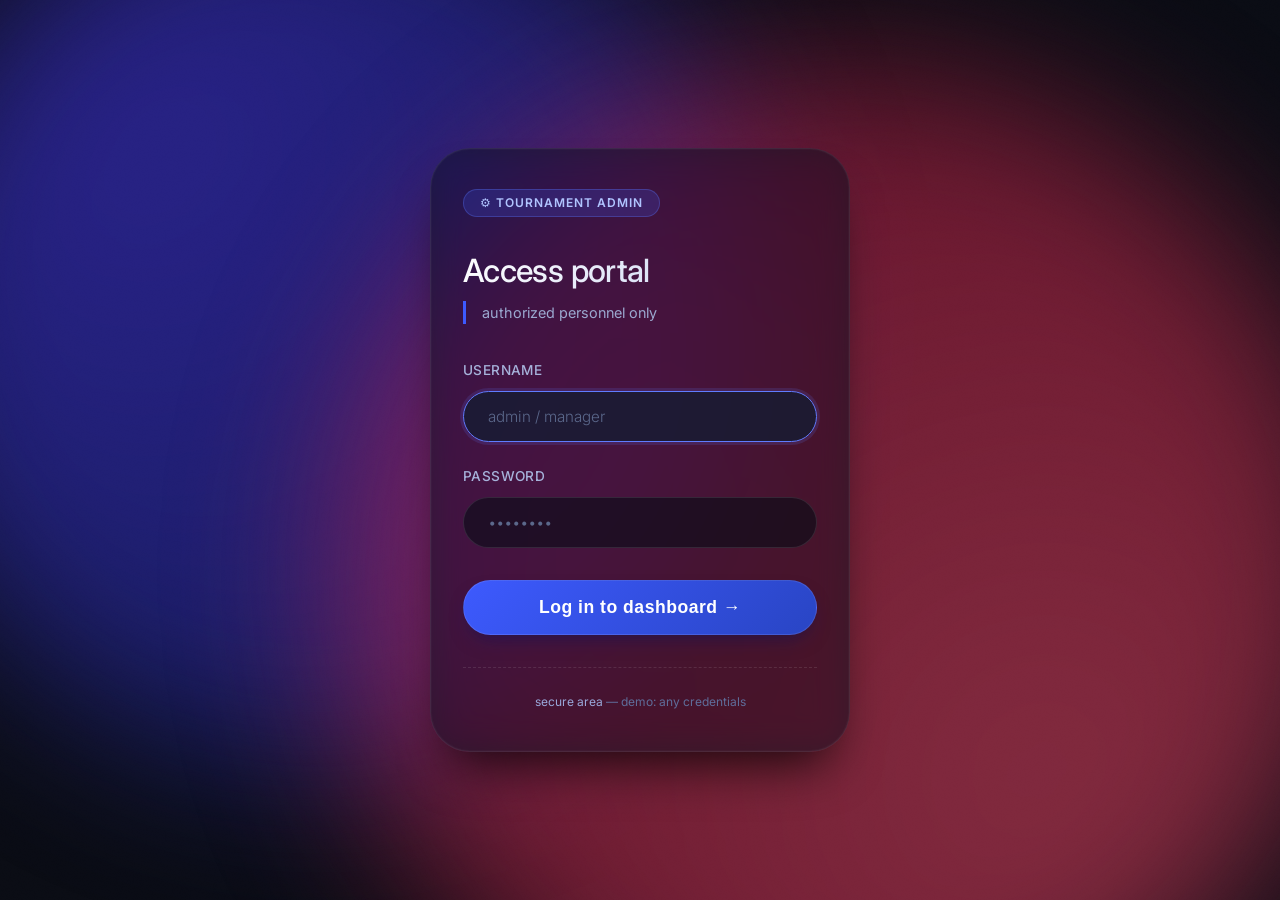
==== frontend/auth.html @ b39b9a51 "1" ====
<!DOCTYPE html>
<html lang="en">
<head>
    <meta charset="UTF-8">
    <meta name="viewport" content="width=device-width, initial-scale=1.0">
    <title>Tournament Admin · login</title>
    <!-- modern font: Inter -->
    <link rel="preconnect" href="https://fonts.googleapis.com">
    <link rel="preconnect" href="https://fonts.gstatic.com" crossorigin>
    <link href="https://fonts.googleapis.com/css2?family=Inter:ital,opsz,wght@0,14..32,100..900;1,14..32,100..900&display=swap" rel="stylesheet">
    <link rel="stylesheet" href="css/style.css">
    <link rel="stylesheet" href="css/auth.css">
</head>
<body>

    <!-- background interactive shapes (move with mouse) -->
    <div class="bg-shape shape-1" id="shape1"></div>
    <div class="bg-shape shape-2" id="shape2"></div>
    <div class="grain"></div> <!-- subtle texture -->

    <div class="login-container">
        <div class="login-card">
            <div class="admin-badge">⚙️ tournament admin</div>
            <h1>Access portal</h1>
            <div class="subhead">authorized personnel only</div>

            <!-- login form – no extra fields, no "forgot password" -->
            <form id="loginForm" action="#" method="post">
                <div class="input-group">
                    <label for="username">Username</label>
                    <input type="text" class="input-field" id="username" name="username" placeholder="admin / manager" autocomplete="off" required>
                </div>

                <div class="input-group">
                    <label for="password">Password</label>
                    <input type="password" class="input-field" id="password" name="password" placeholder="••••••••" autocomplete="off" required>
                </div>

                <button type="submit" class="login-btn">Log in to dashboard →</button>
            </form>

            <!-- simple demo hint (not part of real login) -->
            <div class="legal-note">
                <span>secure area</span> — demo: any credentials
            </div>
        </div>
    </div>

    <script src="js/main.js"></script>
    <script src="js/auth.js"></script>
</body>
</html>
---- frontend/css/style.css ----
/* ========================================
   BASE STYLES - Global styles for all pages
   ======================================== */

:root {
  --primary-color: #007bff;
  --danger-color: #dc3545;
  --success-color: #28a745;
  --warning-color: #ffc107;
  --dark-color: #343a40;
  --light-color: #f8f9fa;
  --border-radius: 8px;
  --shadow: 0 2px 8px rgba(0, 0, 0, 0.1);
  --shadow-lg: 0 4px 16px rgba(0, 0, 0, 0.15);
  --transition: all 0.3s ease;
}

* {
  margin: 0;
  padding: 0;
  box-sizing: border-box;
}

html,
body {
  font-family: 'Segoe UI', Tahoma, Geneva, Verdana, sans-serif;
  background-color: var(--light-color);
  color: var(--dark-color);
  line-height: 1.6;
}

/* ========================================
   MODAL STYLES - Premium Modern Design
   ======================================== */

.modal-overlay {
  position: fixed;
  top: 0;
  left: 0;
  right: 0;
  bottom: 0;
  background-color: rgba(0, 0, 0, 0.6);
  display: none;
  align-items: center;
  justify-content: center;
  z-index: 1000;
  animation: fadeIn 0.4s ease;
  backdrop-filter: blur(8px);
  -webkit-backdrop-filter: blur(8px);
}

.modal-overlay.show {
  display: flex;
}

.modal {
  background: linear-gradient(135deg, #ffffff 0%, #f5f7ff 50%, #f0f2ff 100%);
  border-radius: 24px;
  box-shadow: 0 30px 80px rgba(0, 0, 0, 0.2), 
              0 0 1px rgba(255, 255, 255, 0.3) inset,
              0 0 30px rgba(100, 200, 255, 0.15);
  max-width: 500px;
  width: 90%;
  max-height: 90vh;
  overflow-y: auto;
  animation: modalSlideIn 0.5s cubic-bezier(0.36, 0, 0.66, 1);
  border: 1px solid rgba(255, 255, 255, 0.9);
  position: relative;
  overflow: hidden;
}

.modal::before {
  content: '';
  position: absolute;
  top: -50%;
  right: -50%;
  width: 100%;
  height: 100%;
  background: radial-gradient(circle at 30% 30%, rgba(100, 200, 255, 0.1), transparent 50%);
  pointer-events: none;
  animation: gradientShift 8s ease-in-out infinite;
}

.modal-header {
  padding: 32px 32px 20px 32px;
  border-bottom: 1px solid rgba(200, 220, 255, 0.3);
  display: flex;
  justify-content: space-between;
  align-items: center;
  background: linear-gradient(135deg, rgba(255, 255, 255, 0.7) 0%, rgba(245, 247, 255, 0.7) 100%);
  position: relative;
  z-index: 2;
}

.modal-title {
  font-size: 1.6rem;
  font-weight: 800;
  margin: 0;
  letter-spacing: -0.8px;
  background: linear-gradient(135deg, #0a3d8f 0%, #2563eb 50%, #1e40af 100%);
  -webkit-background-clip: text;
  background-clip: text;
  color: transparent;
}

.modal-close-btn {
  background: linear-gradient(135deg, rgba(200, 220, 255, 0.2), rgba(150, 180, 255, 0.1));
  border: 1px solid rgba(100, 150, 255, 0.3);
  font-size: 1.8rem;
  cursor: pointer;
  color: #4a5f9f;
  transition: all 0.3s cubic-bezier(0.34, 1.56, 0.64, 1);
  width: 44px;
  height: 44px;
  display: flex;
  align-items: center;
  justify-content: center;
  border-radius: 12px;
}

.modal-close-btn:hover {
  color: #ff6b6b;
  background: linear-gradient(135deg, rgba(255, 100, 100, 0.2), rgba(255, 150, 150, 0.1));
  border-color: rgba(255, 100, 100, 0.3);
  transform: rotate(90deg) scale(1.1);
}

.modal-body {
  padding: 32px;
  color: #3d4a6f;
  line-height: 1.7;
  position: relative;
  z-index: 2;
  font-size: 1.05rem;
}

.modal-footer {
  padding: 24px 32px 32px 32px;
  border-top: 1px solid rgba(200, 220, 255, 0.3);
  display: flex;
  gap: 12px;
  justify-content: flex-end;
  background: linear-gradient(135deg, rgba(255, 255, 255, 0.4) 0%, rgba(245, 247, 255, 0.4) 100%);
  position: relative;
  z-index: 2;
}

/* ========================================
   MODAL VARIANTS - Premium Colors
   ======================================== */

.modal.error {
  background: linear-gradient(135deg, #fff5f7 0%, #ffe8ec 50%, #ffd4db 100%);
  border: 1px solid rgba(255, 100, 100, 0.3);
}

.modal.error::before {
  background: radial-gradient(circle at 30% 30%, rgba(255, 100, 100, 0.15), transparent 50%);
}

.modal.error .modal-header {
  background: linear-gradient(135deg, rgba(255, 245, 247, 0.9) 0%, rgba(255, 232, 236, 0.9) 100%);
  border-bottom-color: rgba(255, 100, 100, 0.2);
}

.modal.error .modal-title {
  background: linear-gradient(135deg, #dc2626 0%, #ef4444 50%, #f87171 100%);
  -webkit-background-clip: text;
  background-clip: text;
  color: transparent;
}

.modal.error .modal-body {
  color: #7f1d1d;
}

.modal.error .modal-footer {
  background: linear-gradient(135deg, rgba(255, 245, 247, 0.6) 0%, rgba(255, 232, 236, 0.6) 100%);
}

.modal.success {
  background: linear-gradient(135deg, #f0fdf4 0%, #e6f9f0 50%, #d4f9e8 100%);
  border: 1px solid rgba(34, 197, 94, 0.3);
}

.modal.success::before {
  background: radial-gradient(circle at 30% 30%, rgba(34, 197, 94, 0.15), transparent 50%);
}

.modal.success .modal-header {
  background: linear-gradient(135deg, rgba(240, 253, 244, 0.9) 0%, rgba(230, 249, 240, 0.9) 100%);
  border-bottom-color: rgba(34, 197, 94, 0.2);
}

.modal.success .modal-title {
  background: linear-gradient(135deg, #16a34a 0%, #22c55e 50%, #4ade80 100%);
  -webkit-background-clip: text;
  background-clip: text;
  color: transparent;
}

.modal.success .modal-body {
  color: #143c1f;
}

.modal.success .modal-footer {
  background: linear-gradient(135deg, rgba(240, 253, 244, 0.6) 0%, rgba(230, 249, 240, 0.6) 100%);
}

.modal.warning {
  background: linear-gradient(135deg, #fffbf0 0%, #fff8e6 50%, #ffeaa7 100%);
  border: 1px solid rgba(255, 193, 7, 0.3);
}

.modal.warning::before {
  background: radial-gradient(circle at 30% 30%, rgba(255, 193, 7, 0.15), transparent 50%);
}

.modal.warning .modal-header {
  background: linear-gradient(135deg, rgba(255, 251, 240, 0.9) 0%, rgba(255, 248, 230, 0.9) 100%);
  border-bottom-color: rgba(255, 193, 7, 0.2);
}

.modal.warning .modal-title {
  background: linear-gradient(135deg, #ca8a04 0%, #eab308 50%, #facc15 100%);
  -webkit-background-clip: text;
  background-clip: text;
  color: transparent;
}

.modal.warning .modal-body {
  color: #713f12;
}

.modal.warning .modal-footer {
  background: linear-gradient(135deg, rgba(255, 251, 240, 0.6) 0%, rgba(255, 248, 230, 0.6) 100%);
}

@keyframes modalSlideIn {
  0% {
    opacity: 0;
    transform: translateY(40px) scale(0.95);
  }
  100% {
    opacity: 1;
    transform: translateY(0) scale(1);
  }
}

@keyframes gradientShift {
  0%, 100% {
    transform: translate(0, 0);
  }
  50% {
    transform: translate(30px, 30px);
  }
}

/* ========================================
   BUTTONS - Modern Design
   ======================================== */

.btn {
  padding: 12px 20px;
  border: none;
  border-radius: 10px;
  font-size: 1rem;
  cursor: pointer;
  transition: var(--transition);
  font-weight: 600;
  letter-spacing: 0.3px;
  box-shadow: 0 4px 12px rgba(0, 0, 0, 0.1);
  border: 1px solid transparent;
}

.btn-primary {
  background: linear-gradient(135deg, #007bff 0%, #0056b3 100%);
  color: white;
}

.btn-primary:hover {
  transform: translateY(-2px);
  box-shadow: 0 8px 20px rgba(0, 123, 255, 0.3);
}

.btn-primary:active {
  transform: translateY(0);
  box-shadow: 0 4px 12px rgba(0, 123, 255, 0.2);
}

.btn-danger {
  background: linear-gradient(135deg, #dc3545 0%, #c82333 100%);
  color: white;
}

.btn-danger:hover {
  transform: translateY(-2px);
  box-shadow: 0 8px 20px rgba(220, 53, 69, 0.3);
}

.btn-danger:active {
  transform: translateY(0);
  box-shadow: 0 4px 12px rgba(220, 53, 69, 0.2);
}

.btn-success {
  background: linear-gradient(135deg, #28a745 0%, #218838 100%);
  color: white;
}

.btn-success:hover {
  transform: translateY(-2px);
  box-shadow: 0 8px 20px rgba(40, 167, 69, 0.3);
}

.btn-success:active {
  transform: translateY(0);
  box-shadow: 0 4px 12px rgba(40, 167, 69, 0.2);
}

.btn-secondary {
  background: linear-gradient(135deg, #6c757d 0%, #5a6268 100%);
  color: white;
}

.btn-secondary:hover {
  transform: translateY(-2px);
  box-shadow: 0 8px 20px rgba(108, 117, 125, 0.3);
}

.btn-secondary:active {
  transform: translateY(0);
  box-shadow: 0 4px 12px rgba(108, 117, 125, 0.2);
}

.btn-sm {
  padding: 8px 14px;
  font-size: 0.875rem;
}

.btn:disabled {
  opacity: 0.6;
  cursor: not-allowed;
  transform: none;
}

/* ========================================
   FORMS
   ======================================== */

.form-group {
  margin-bottom: 15px;
}

.form-group label {
  display: block;
  margin-bottom: 5px;
  font-weight: 500;
  color: var(--dark-color);
}

.form-control {
  width: 100%;
  padding: 10px;
  border: 1px solid #ddd;
  border-radius: var(--border-radius);
  font-size: 1rem;
  transition: var(--transition);
}

.form-control:focus {
  outline: none;
  border-color: var(--primary-color);
  box-shadow: 0 0 0 3px rgba(0, 123, 255, 0.1);
}

.form-control::placeholder {
  color: #999;
}

textarea.form-control {
  resize: vertical;
  min-height: 100px;
}

/* ========================================
   PRELOADER/SPINNER - Modern Design
   ======================================== */

.preloader {
  display: none;
  position: fixed;
  top: 50%;
  left: 50%;
  transform: translate(-50%, -50%);
  z-index: 2000;
}

.preloader.show {
  display: block;
}

.spinner {
  position: relative;
  width: 80px;
  height: 80px;
}

.spinner::before {
  content: '';
  position: absolute;
  width: 80px;
  height: 80px;
  border: 6px solid transparent;
  border-top-color: var(--primary-color);
  border-right-color: #526cff;
  border-radius: 50%;
  animation: spin 1.2s linear infinite;
  box-shadow: 0 0 30px rgba(0, 123, 255, 0.3), inset 0 0 20px rgba(0, 123, 255, 0.1);
}

.spinner::after {
  content: '';
  position: absolute;
  width: 60px;
  height: 60px;
  top: 10px;
  left: 10px;
  border: 4px solid transparent;
  border-bottom-color: #00d4ff;
  border-left-color: #00a8ff;
  border-radius: 50%;
  animation: spin-reverse 1.8s linear infinite;
}

.spinner-lg {
  width: 120px;
  height: 120px;
}

.spinner-lg::before {
  width: 120px;
  height: 120px;
  border-width: 8px;
  box-shadow: 0 0 50px rgba(0, 123, 255, 0.4), inset 0 0 30px rgba(0, 123, 255, 0.15);
}

.spinner-lg::after {
  width: 90px;
  height: 90px;
  top: 15px;
  left: 15px;
  border-width: 6px;
}

@keyframes spin {
  0% {
    transform: rotate(0deg);
  }
  100% {
    transform: rotate(360deg);
  }
}

@keyframes spin-reverse {
  0% {
    transform: rotate(360deg);
  }
  100% {
    transform: rotate(0deg);
  }
}

@keyframes fadeIn {
  from {
    opacity: 0;
  }
  to {
    opacity: 1;
  }
}

@keyframes slideUp {
  from {
    transform: translateY(50px);
    opacity: 0;
  }
  to {
    transform: translateY(0);
    opacity: 1;
  }
}

.alert {
  padding: 16px 18px;
  border-radius: 12px;
  margin-bottom: 15px;
  display: flex;
  align-items: center;
  gap: 12px;
  font-weight: 500;
  border: 1px solid transparent;
}

.alert-success {
  background: linear-gradient(135deg, #d4edda 0%, #c3e6cb 100%);
  border-color: rgba(40, 167, 69, 0.3);
  color: #155724;
}

.alert-danger {
  background: linear-gradient(135deg, #f8d7da 0%, #f5c6cb 100%);
  border-color: rgba(220, 53, 69, 0.3);
  color: #721c24;
}

.alert-warning {
  background: linear-gradient(135deg, #fff3cd 0%, #ffeaa7 100%);
  border-color: rgba(255, 193, 7, 0.3);
  color: #856404;
}

.alert-info {
  background: linear-gradient(135deg, #d1ecf1 0%, #bee5eb 100%);
  border-color: rgba(0, 123, 255, 0.3);
  color: #0c5460;
}

/* ========================================
   RESPONSIVE
   ======================================== */

@media (max-width: 768px) {
  .modal {
    width: 95%;
    max-width: 90vw;
  }

  .modal-footer {
    flex-direction: column-reverse;
  }

  .btn {
    width: 100%;
  }
}
---- frontend/css/auth.css ----
/* ========================================
   AUTH PAGE STYLES
   ======================================== */

* {
    margin: 0;
    padding: 0;
    box-sizing: border-box;
}

body {
    font-family: "Inter", system-ui, -apple-system, sans-serif;
    min-height: 100vh;
    background: #0b0d15; /* deep base */
    display: flex;
    align-items: center;
    justify-content: center;
    position: relative;
    overflow-x: hidden;
    color: #eef2fb;
}

/* --- animated background shapes (interactive via JS) --- */
.bg-shape {
    position: fixed;
    width: 70vmax;
    height: 70vmax;
    border-radius: 50%;
    filter: blur(80px);
    opacity: 0.5;
    pointer-events: none; /* let mouse events pass through */
    transition: transform 0.1s ease-out; /* smooth movement, not too jumpy */
    will-change: transform;
    z-index: 0;
}

.shape-1 {
    background: radial-gradient(circle at 30% 30%, #4a3aff, #1e2c9c);
    top: -15vh;
    left: -10vw;
    animation: float-slow 18s infinite alternate ease-in-out;
}

.shape-2 {
    background: radial-gradient(circle at 70% 70%, #ff4d6d, #b10f3a);
    bottom: -20vh;
    right: -5vw;
    width: 80vmax;
    height: 80vmax;
    animation: float-slow 22s infinite alternate-reverse ease-in-out;
}

@keyframes float-slow {
    0% { transform: translate(0, 0) scale(1); }
    100% { transform: translate(3%, 4%) scale(1.05); }
}

/* subtle grain overlay (optional) */
.grain {
    position: fixed;
    top: 0;
    left: 0;
    width: 100%;
    height: 100%;
    background: url('[data-uri]');
    opacity: 0.2;
    pointer-events: none;
    z-index: 1;
}

/* --- login card (glassmorphism) --- */
.login-container {
    position: relative;
    z-index: 10;
    width: 100%;
    max-width: 420px;
    margin: 1.5rem;
}

.login-card {
    background: rgba(18, 22, 35, 0.65);
    backdrop-filter: blur(16px) saturate(180%);
    -webkit-backdrop-filter: blur(16px) saturate(180%);
    border: 1px solid rgba(255, 255, 255, 0.08);
    border-radius: 2.5rem;
    padding: 2.5rem 2rem;
    box-shadow: 0 30px 50px -20px rgba(0, 0, 0, 0.8), 0 0 0 1px rgba(255, 255, 255, 0.02) inset;
    transition: transform 0.25s ease, box-shadow 0.3s ease;
}

.login-card:hover {
    box-shadow: 0 40px 60px -15px rgba(0, 10, 30, 0.9), 0 0 0 1px rgba(255, 255, 255, 0.1) inset;
    transform: translateY(-4px);
}

h1 {
    font-size: 2rem;
    font-weight: 500;
    letter-spacing: -0.02em;
    margin-bottom: 0.25rem;
    background: linear-gradient(130deg, #ffffff, #c0ccf0);
    -webkit-background-clip: text;
    background-clip: text;
    color: transparent;
}

.subhead {
    font-size: 0.9rem;
    font-weight: 400;
    color: #9ba9d0;
    margin-bottom: 2.25rem;
    border-left: 3px solid #3d5afe;
    padding-left: 1rem;
}

.input-group {
    margin-bottom: 1.5rem;
}

label {
    display: block;
    font-size: 0.85rem;
    font-weight: 500;
    text-transform: uppercase;
    letter-spacing: 0.03em;
    color: #a6b3db;
    margin-bottom: 0.6rem;
}

.input-field {
    width: 100%;
    background: rgba(8, 12, 22, 0.6);
    border: 1px solid rgba(255, 255, 255, 0.1);
    border-radius: 2rem;
    padding: 0.9rem 1.5rem;
    font-size: 1rem;
    font-family: inherit;
    color: #f0f4ff;
    outline: none;
    transition: border 0.2s, box-shadow 0.2s, background 0.2s;
}

.input-field:focus {
    border-color: #5f7cff;
    background: rgba(20, 28, 50, 0.8);
    box-shadow: 0 0 0 3px rgba(95, 124, 255, 0.15);
}

.input-field::placeholder {
    color: #5b688b;
    font-weight: 300;
    font-size: 0.95rem;
}

/* admin only – subtle badge */
.admin-badge {
    display: inline-block;
    background: rgba(61, 90, 254, 0.2);
    border: 1px solid rgba(95, 124, 255, 0.3);
    border-radius: 30px;
    padding: 0.2rem 1rem;
    font-size: 0.75rem;
    font-weight: 600;
    text-transform: uppercase;
    letter-spacing: 1px;
    color: #b0c4ff;
    margin-bottom: 1.8rem;
}

.login-btn {
    width: 100%;
    background: linear-gradient(135deg, #3d5afe, #2945c4);
    border: none;
    border-radius: 3rem;
    padding: 1rem 1.5rem;
    font-size: 1.1rem;
    font-weight: 600;
    color: white;
    cursor: pointer;
    transition: all 0.25s ease;
    box-shadow: 0 10px 20px -8px rgba(0, 20, 100, 0.5);
    margin-top: 0.5rem;
    letter-spacing: 0.5px;
    border: 1px solid rgba(255, 255, 255, 0.1);
}

.login-btn:hover {
    background: linear-gradient(135deg, #526cff, #304fdb);
    transform: scale(1.02);
    box-shadow: 0 15px 25px -8px #1e32a0;
}

.login-btn:active {
    transform: scale(0.98);
}

/* note: no forgot password, no extras */
.legal-note {
    margin-top: 2rem;
    font-size: 0.75rem;
    color: #5f6e9b;
    text-align: center;
    border-top: 1px dashed rgba(255, 255, 255, 0.1);
    padding-top: 1.5rem;
}

.legal-note span {
    color: #99a8da;
}

/* responsiveness */
@media (max-width: 480px) {
    .login-card {
        padding: 2rem 1.5rem;
        border-radius: 2rem;
    }
    h1 {
        font-size: 1.8rem;
    }
}

/* simple fade-in animation for the card */
.login-card {
    animation: fadeUp 0.9s cubic-bezier(0.23, 1, 0.32, 1) forwards;
    opacity: 0;
    animation-delay: 0.1s;
}

@keyframes fadeUp {
    0% { opacity: 0; transform: translateY(20px); }
    100% { opacity: 1; transform: translateY(0); }
}
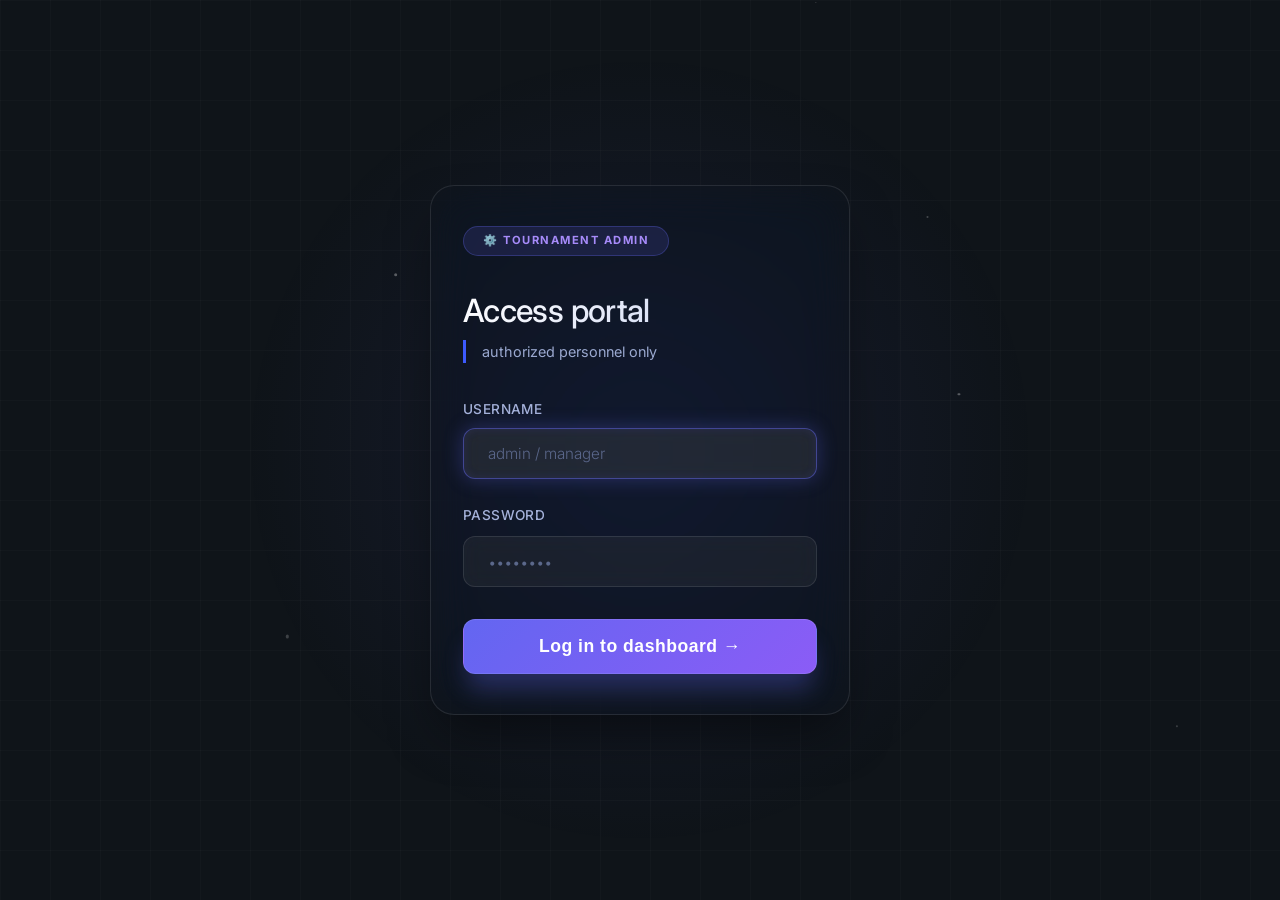
==== commit 6cd6a376: "11" ====
--- a/frontend/auth.html
+++ b/frontend/auth.html
@@ -3,50 +3,58 @@
 <head>
     <meta charset="UTF-8">
     <meta name="viewport" content="width=device-width, initial-scale=1.0">
-    <title>Tournament Admin · login</title>
-    <!-- modern font: Inter -->
+    <title>Tournament Admin · Login</title>
+    <!-- Modern font -->
     <link rel="preconnect" href="https://fonts.googleapis.com">
     <link rel="preconnect" href="https://fonts.gstatic.com" crossorigin>
     <link href="https://fonts.googleapis.com/css2?family=Inter:ital,opsz,wght@0,14..32,100..900;1,14..32,100..900&display=swap" rel="stylesheet">
+    
+    <!-- Stylesheets: Background first, then components -->
+    <link rel="stylesheet" href="css/background.css">
     <link rel="stylesheet" href="css/style.css">
     <link rel="stylesheet" href="css/auth.css">
 </head>
 <body>
+    <!-- Background: Animated gradient, blobs, grid, glow -->
+    <div class="grid-overlay"></div>
+    <div class="glow-sphere"></div>
+    <div class="blob blob-1"></div>
+    <div class="blob blob-2"></div>
+    <div class="blob blob-3"></div>
+    <div class="particles" id="particles"></div>
 
-    <!-- background interactive shapes (move with mouse) -->
-    <div class="bg-shape shape-1" id="shape1"></div>
-    <div class="bg-shape shape-2" id="shape2"></div>
-    <div class="grain"></div> <!-- subtle texture -->
+    <!-- Page content -->
+    <div class="content-wrapper">
+        <div class="login-container">
+            <div class="login-card">
+                <div class="admin-badge">⚙️ tournament admin</div>
+                <h1>Access portal</h1>
+                <div class="subhead">authorized personnel only</div>
 
-    <div class="login-container">
-        <div class="login-card">
-            <div class="admin-badge">⚙️ tournament admin</div>
-            <h1>Access portal</h1>
-            <div class="subhead">authorized personnel only</div>
+                <!-- Login form -->
+                <form id="loginForm">
+                    <div class="input-group">
+                        <label for="username">Username</label>
+                        <input type="text" class="input-field" id="username" name="username" placeholder="admin / manager" autocomplete="off" required>
+                    </div>
 
-            <!-- login form – no extra fields, no "forgot password" -->
-            <form id="loginForm" action="#" method="post">
-                <div class="input-group">
-                    <label for="username">Username</label>
-                    <input type="text" class="input-field" id="username" name="username" placeholder="admin / manager" autocomplete="off" required>
-                </div>
+                    <div class="input-group">
+                        <label for="password">Password</label>
+                        <input type="password" class="input-field" id="password" name="password" placeholder="••••••••" autocomplete="off" required>
+                    </div>
 
-                <div class="input-group">
-                    <label for="password">Password</label>
-                    <input type="password" class="input-field" id="password" name="password" placeholder="••••••••" autocomplete="off" required>
-                </div>
-
-                <button type="submit" class="login-btn">Log in to dashboard →</button>
-            </form>
-
-            <!-- simple demo hint (not part of real login) -->
-            <div class="legal-note">
-                <span>secure area</span> — demo: any credentials
+                    <button type="submit" class="login-btn">Log in to dashboard →</button>
+                </form>
             </div>
         </div>
     </div>
 
+    <!-- Scripts: Core → Particles → Preloader → Auth -->
     <script src="js/main.js"></script>
+    <script src="js/particles.js"></script>
+    <script>
+        if (typeof preloader !== 'undefined') preloader.show();
+    </script>
     <script src="js/auth.js"></script>
 </body>
 </html>
--- a/frontend/css/background.css
+++ b/frontend/css/background.css
@@ -0,0 +1,157 @@
+/* ========================================
+   MODERN ANIMATED BACKGROUND - Single Source
+   All pages inherit from this stylesheet
+   ======================================== */
+
+html,
+body {
+  background: #0f1419;
+  position: relative;
+  overflow-x: hidden;
+}
+
+/* Animated gradient background layer */
+body::before {
+  content: '';
+  position: fixed;
+  top: 0;
+  left: 0;
+  width: 100%;
+  height: 100%;
+  background: linear-gradient(45deg, #0f1419 0%, #1a1f2e 25%, #0f1419 50%, #1a1f2e 75%, #0f1419 100%);
+  background-size: 400% 400%;
+  animation: gradientShift 15s ease infinite;
+  z-index: -2;
+  pointer-events: none;
+}
+
+/* Animated blobs - floating background elements */
+.blob {
+  position: fixed;
+  border-radius: 50%;
+  filter: blur(80px);
+  opacity: 0.4;
+  pointer-events: none;
+  z-index: -1;
+  will-change: transform;
+}
+
+.blob-1 {
+  width: 500px;
+  height: 500px;
+  background: linear-gradient(135deg, #6366f1 0%, #8b5cf6 100%);
+  top: -100px;
+  left: -100px;
+  animation: float1 20s infinite ease-in-out;
+}
+
+.blob-2 {
+  width: 450px;
+  height: 450px;
+  background: linear-gradient(135deg, #ec4899 0%, #f43f5e 100%);
+  top: 50%;
+  right: -50px;
+  animation: float2 25s infinite ease-in-out;
+  animation-delay: -5s;
+}
+
+.blob-3 {
+  width: 400px;
+  height: 400px;
+  background: linear-gradient(135deg, #06b6d4 0%, #0891b2 100%);
+  bottom: -100px;
+  left: 30%;
+  animation: float3 22s infinite ease-in-out;
+  animation-delay: -10s;
+}
+
+/* Blob animation keyframes */
+@keyframes float1 {
+  0%, 100% { transform: translate(0, 0) scale(1); }
+  33% { transform: translate(30px, -50px) scale(1.1); }
+  66% { transform: translate(-20px, 20px) scale(0.9); }
+}
+
+@keyframes float2 {
+  0%, 100% { transform: translate(0, 0) scale(1); }
+  33% { transform: translate(-30px, 30px) scale(0.95); }
+  66% { transform: translate(20px, -30px) scale(1.05); }
+}
+
+@keyframes float3 {
+  0%, 100% { transform: translate(0, 0) scale(1); }
+  33% { transform: translate(20px, 40px) scale(1.05); }
+  66% { transform: translate(-40px, -20px) scale(0.95); }
+}
+
+/* Grid overlay - subtle pattern */
+.grid-overlay {
+  position: fixed;
+  top: 0;
+  left: 0;
+  width: 100%;
+  height: 100%;
+  background-image: 
+    linear-gradient(rgba(255, 255, 255, 0.02) 1px, transparent 1px),
+    linear-gradient(90deg, rgba(255, 255, 255, 0.02) 1px, transparent 1px);
+  background-size: 50px 50px;
+  pointer-events: none;
+  z-index: 0;
+}
+
+/* Radial glow sphere - pulsing effect */
+.glow-sphere {
+  position: fixed;
+  width: 800px;
+  height: 800px;
+  background: radial-gradient(circle, rgba(99, 102, 241, 0.1) 0%, transparent 70%);
+  top: 50%;
+  left: 50%;
+  transform: translate(-50%, -50%);
+  pointer-events: none;
+  z-index: 0;
+  animation: pulseGlow 8s ease-in-out infinite;
+}
+
+@keyframes pulseGlow {
+  0%, 100% {
+    transform: translate(-50%, -50%) scale(1);
+    opacity: 0.5;
+  }
+  50% {
+    transform: translate(-50%, -50%) scale(1.2);
+    opacity: 0.3;
+  }
+}
+
+/* Particle system container */
+.particles {
+  position: fixed;
+  top: 0;
+  left: 0;
+  width: 100%;
+  height: 100%;
+  pointer-events: none;
+  z-index: 0;
+}
+
+.particle {
+  position: absolute;
+  width: 2px;
+  height: 2px;
+  background: rgba(255, 255, 255, 0.5);
+  border-radius: 50%;
+}
+
+/* Content wrapper - layers on top of background */
+.content-wrapper {
+  position: relative;
+  z-index: 10;
+}
+
+/* Gradient shift animation */
+@keyframes gradientShift {
+  0% { background-position: 0% 50%; }
+  50% { background-position: 100% 50%; }
+  100% { background-position: 0% 50%; }
+}
--- a/frontend/css/style.css
+++ b/frontend/css/style.css
@@ -1,17 +1,18 @@
 /* ========================================
-   BASE STYLES - Global styles for all pages
+   COMPONENT STYLES - Global component styling
+   Import background.css separately for background animations
    ======================================== */
 
 :root {
-  --primary-color: #007bff;
-  --danger-color: #dc3545;
-  --success-color: #28a745;
-  --warning-color: #ffc107;
-  --dark-color: #343a40;
-  --light-color: #f8f9fa;
+  --primary-color: #6366f1;
+  --danger-color: #ec4899;
+  --success-color: #06b6d4;
+  --warning-color: #f59e0b;
+  --dark-color: #0f1419;
+  --light-color: #ffffff;
   --border-radius: 8px;
-  --shadow: 0 2px 8px rgba(0, 0, 0, 0.1);
-  --shadow-lg: 0 4px 16px rgba(0, 0, 0, 0.15);
+  --shadow: 0 2px 8px rgba(0, 0, 0, 0.3);
+  --shadow-lg: 0 4px 16px rgba(0, 0, 0, 0.4);
   --transition: all 0.3s ease;
 }
 
@@ -23,10 +24,10 @@
 
 html,
 body {
-  font-family: 'Segoe UI', Tahoma, Geneva, Verdana, sans-serif;
-  background-color: var(--light-color);
-  color: var(--dark-color);
+  font-family: 'Inter', -apple-system, BlinkMacSystemFont, 'Segoe UI', sans-serif;
+  color: #ffffff;
   line-height: 1.6;
+  min-height: 100vh;
 }
 
 /* ========================================
@@ -39,14 +40,16 @@
   left: 0;
   right: 0;
   bottom: 0;
-  background-color: rgba(0, 0, 0, 0.6);
+  background-color: rgba(0, 0, 0, 0.5);
   display: none;
   align-items: center;
   justify-content: center;
   z-index: 1000;
   animation: fadeIn 0.4s ease;
-  backdrop-filter: blur(8px);
-  -webkit-backdrop-filter: blur(8px);
+  backdrop-filter: blur(12px);
+  -webkit-backdrop-filter: blur(12px);
+  pointer-events: auto;
+  overflow: hidden;
 }
 
 .modal-overlay.show {
@@ -54,19 +57,22 @@
 }
 
 .modal {
-  background: linear-gradient(135deg, #ffffff 0%, #f5f7ff 50%, #f0f2ff 100%);
+  background: linear-gradient(135deg, rgba(15, 20, 25, 0.5) 0%, rgba(30, 25, 50, 0.4) 50%, rgba(15, 20, 25, 0.5) 100%);
   border-radius: 24px;
-  box-shadow: 0 30px 80px rgba(0, 0, 0, 0.2), 
-              0 0 1px rgba(255, 255, 255, 0.3) inset,
-              0 0 30px rgba(100, 200, 255, 0.15);
+  box-shadow: 0 30px 80px rgba(99, 102, 241, 0.2), 
+              0 0 1px rgba(255, 255, 255, 0.1) inset,
+              0 0 40px rgba(99, 102, 241, 0.15);
   max-width: 500px;
   width: 90%;
   max-height: 90vh;
   overflow-y: auto;
   animation: modalSlideIn 0.5s cubic-bezier(0.36, 0, 0.66, 1);
-  border: 1px solid rgba(255, 255, 255, 0.9);
+  border: 1px solid rgba(255, 255, 255, 0.1);
   position: relative;
   overflow: hidden;
+  pointer-events: auto;
+  backdrop-filter: blur(20px);
+  -webkit-backdrop-filter: blur(20px);
 }
 
 .modal::before {
@@ -76,18 +82,18 @@
   right: -50%;
   width: 100%;
   height: 100%;
-  background: radial-gradient(circle at 30% 30%, rgba(100, 200, 255, 0.1), transparent 50%);
+  background: radial-gradient(circle at 30% 30%, rgba(99, 102, 241, 0.08), transparent 50%);
   pointer-events: none;
   animation: gradientShift 8s ease-in-out infinite;
 }
 
 .modal-header {
   padding: 32px 32px 20px 32px;
-  border-bottom: 1px solid rgba(200, 220, 255, 0.3);
+  border-bottom: 1px solid rgba(255, 255, 255, 0.05);
   display: flex;
   justify-content: space-between;
   align-items: center;
-  background: linear-gradient(135deg, rgba(255, 255, 255, 0.7) 0%, rgba(245, 247, 255, 0.7) 100%);
+  background: rgba(20, 25, 40, 0.3);
   position: relative;
   z-index: 2;
 }
@@ -97,18 +103,18 @@
   font-weight: 800;
   margin: 0;
   letter-spacing: -0.8px;
-  background: linear-gradient(135deg, #0a3d8f 0%, #2563eb 50%, #1e40af 100%);
+  background: linear-gradient(135deg, #a78bfa 0%, #c4b5fd 50%, #ddd6fe 100%);
   -webkit-background-clip: text;
   background-clip: text;
   color: transparent;
 }
 
 .modal-close-btn {
-  background: linear-gradient(135deg, rgba(200, 220, 255, 0.2), rgba(150, 180, 255, 0.1));
-  border: 1px solid rgba(100, 150, 255, 0.3);
+  background: rgba(99, 102, 241, 0.1);
+  border: 1px solid rgba(99, 102, 241, 0.3);
   font-size: 1.8rem;
   cursor: pointer;
-  color: #4a5f9f;
+  color: #a78bfa;
   transition: all 0.3s cubic-bezier(0.34, 1.56, 0.64, 1);
   width: 44px;
   height: 44px;
@@ -119,15 +125,15 @@
 }
 
 .modal-close-btn:hover {
-  color: #ff6b6b;
-  background: linear-gradient(135deg, rgba(255, 100, 100, 0.2), rgba(255, 150, 150, 0.1));
-  border-color: rgba(255, 100, 100, 0.3);
+  color: #fca5a5;
+  background: rgba(236, 72, 153, 0.15);
+  border-color: rgba(236, 72, 153, 0.4);
   transform: rotate(90deg) scale(1.1);
 }
 
 .modal-body {
   padding: 32px;
-  color: #3d4a6f;
+  color: #e0e7ff;
   line-height: 1.7;
   position: relative;
   z-index: 2;
@@ -136,104 +142,104 @@
 
 .modal-footer {
   padding: 24px 32px 32px 32px;
-  border-top: 1px solid rgba(200, 220, 255, 0.3);
+  border-top: 1px solid rgba(255, 255, 255, 0.05);
   display: flex;
   gap: 12px;
   justify-content: flex-end;
-  background: linear-gradient(135deg, rgba(255, 255, 255, 0.4) 0%, rgba(245, 247, 255, 0.4) 100%);
+  background: rgba(10, 15, 25, 0.3);
   position: relative;
   z-index: 2;
 }
 
 /* ========================================
-   MODAL VARIANTS - Premium Colors
+   MODAL VARIANTS - Modern Color Schemes
    ======================================== */
 
 .modal.error {
-  background: linear-gradient(135deg, #fff5f7 0%, #ffe8ec 50%, #ffd4db 100%);
-  border: 1px solid rgba(255, 100, 100, 0.3);
+  background: linear-gradient(135deg, rgba(30, 25, 50, 0.5) 0%, rgba(40, 25, 35, 0.4) 50%, rgba(30, 25, 50, 0.5) 100%);
+  border: 1px solid rgba(236, 72, 109, 0.2);
 }
 
 .modal.error::before {
-  background: radial-gradient(circle at 30% 30%, rgba(255, 100, 100, 0.15), transparent 50%);
+  background: radial-gradient(circle at 30% 30%, rgba(236, 72, 109, 0.1), transparent 50%);
 }
 
 .modal.error .modal-header {
-  background: linear-gradient(135deg, rgba(255, 245, 247, 0.9) 0%, rgba(255, 232, 236, 0.9) 100%);
-  border-bottom-color: rgba(255, 100, 100, 0.2);
+  background: rgba(30, 15, 25, 0.4);
+  border-bottom-color: rgba(236, 72, 109, 0.15);
 }
 
 .modal.error .modal-title {
-  background: linear-gradient(135deg, #dc2626 0%, #ef4444 50%, #f87171 100%);
+  background: linear-gradient(135deg, #fca5a5 0%, #f87171 50%, #ef4444 100%);
   -webkit-background-clip: text;
   background-clip: text;
   color: transparent;
 }
 
 .modal.error .modal-body {
-  color: #7f1d1d;
+  color: #fecaca;
 }
 
 .modal.error .modal-footer {
-  background: linear-gradient(135deg, rgba(255, 245, 247, 0.6) 0%, rgba(255, 232, 236, 0.6) 100%);
+  background: rgba(30, 15, 25, 0.3);
 }
 
 .modal.success {
-  background: linear-gradient(135deg, #f0fdf4 0%, #e6f9f0 50%, #d4f9e8 100%);
-  border: 1px solid rgba(34, 197, 94, 0.3);
+  background: linear-gradient(135deg, rgba(20, 40, 30, 0.5) 0%, rgba(15, 40, 25, 0.4) 50%, rgba(20, 40, 30, 0.5) 100%);
+  border: 1px solid rgba(6, 182, 212, 0.2);
 }
 
 .modal.success::before {
-  background: radial-gradient(circle at 30% 30%, rgba(34, 197, 94, 0.15), transparent 50%);
+  background: radial-gradient(circle at 30% 30%, rgba(6, 182, 212, 0.1), transparent 50%);
 }
 
 .modal.success .modal-header {
-  background: linear-gradient(135deg, rgba(240, 253, 244, 0.9) 0%, rgba(230, 249, 240, 0.9) 100%);
-  border-bottom-color: rgba(34, 197, 94, 0.2);
+  background: rgba(10, 30, 25, 0.4);
+  border-bottom-color: rgba(6, 182, 212, 0.15);
 }
 
 .modal.success .modal-title {
-  background: linear-gradient(135deg, #16a34a 0%, #22c55e 50%, #4ade80 100%);
+  background: linear-gradient(135deg, #a5f3fc 0%, #67e8f9 50%, #06b6d4 100%);
   -webkit-background-clip: text;
   background-clip: text;
   color: transparent;
 }
 
 .modal.success .modal-body {
-  color: #143c1f;
+  color: #cffafe;
 }
 
 .modal.success .modal-footer {
-  background: linear-gradient(135deg, rgba(240, 253, 244, 0.6) 0%, rgba(230, 249, 240, 0.6) 100%);
+  background: rgba(10, 30, 25, 0.3);
 }
 
 .modal.warning {
-  background: linear-gradient(135deg, #fffbf0 0%, #fff8e6 50%, #ffeaa7 100%);
-  border: 1px solid rgba(255, 193, 7, 0.3);
+  background: linear-gradient(135deg, rgba(40, 35, 20, 0.5) 0%, rgba(45, 35, 15, 0.4) 50%, rgba(40, 35, 20, 0.5) 100%);
+  border: 1px solid rgba(234, 179, 8, 0.2);
 }
 
 .modal.warning::before {
-  background: radial-gradient(circle at 30% 30%, rgba(255, 193, 7, 0.15), transparent 50%);
+  background: radial-gradient(circle at 30% 30%, rgba(234, 179, 8, 0.1), transparent 50%);
 }
 
 .modal.warning .modal-header {
-  background: linear-gradient(135deg, rgba(255, 251, 240, 0.9) 0%, rgba(255, 248, 230, 0.9) 100%);
-  border-bottom-color: rgba(255, 193, 7, 0.2);
+  background: rgba(40, 30, 10, 0.4);
+  border-bottom-color: rgba(234, 179, 8, 0.15);
 }
 
 .modal.warning .modal-title {
-  background: linear-gradient(135deg, #ca8a04 0%, #eab308 50%, #facc15 100%);
+  background: linear-gradient(135deg, #fcd34d 0%, #fbbf24 50%, #f59e0b 100%);
   -webkit-background-clip: text;
   background-clip: text;
   color: transparent;
 }
 
 .modal.warning .modal-body {
-  color: #713f12;
+  color: #fef3c7;
 }
 
 .modal.warning .modal-footer {
-  background: linear-gradient(135deg, rgba(255, 251, 240, 0.6) 0%, rgba(255, 248, 230, 0.6) 100%);
+  background: rgba(40, 30, 10, 0.3);
 }
 
 @keyframes modalSlideIn {
@@ -266,51 +272,52 @@
   border-radius: 10px;
   font-size: 1rem;
   cursor: pointer;
-  transition: var(--transition);
+  transition: all 0.3s cubic-bezier(0.4, 0, 0.2, 1);
   font-weight: 600;
   letter-spacing: 0.3px;
-  box-shadow: 0 4px 12px rgba(0, 0, 0, 0.1);
+  box-shadow: 0 4px 12px rgba(0, 0, 0, 0.15);
   border: 1px solid transparent;
 }
 
 .btn-primary {
-  background: linear-gradient(135deg, #007bff 0%, #0056b3 100%);
+  background: linear-gradient(135deg, #6366f1 0%, #8b5cf6 100%);
   color: white;
 }
 
 .btn-primary:hover {
   transform: translateY(-2px);
-  box-shadow: 0 8px 20px rgba(0, 123, 255, 0.3);
+  box-shadow: 0 8px 20px rgba(99, 102, 241, 0.3);
+  background: linear-gradient(135deg, #7c3aed 0%, #a855f7 100%);
 }
 
 .btn-primary:active {
   transform: translateY(0);
-  box-shadow: 0 4px 12px rgba(0, 123, 255, 0.2);
+  box-shadow: 0 4px 12px rgba(99, 102, 241, 0.2);
 }
 
 .btn-danger {
-  background: linear-gradient(135deg, #dc3545 0%, #c82333 100%);
+  background: linear-gradient(135deg, #ec4899 0%, #f43f5e 100%);
   color: white;
 }
 
 .btn-danger:hover {
   transform: translateY(-2px);
-  box-shadow: 0 8px 20px rgba(220, 53, 69, 0.3);
+  box-shadow: 0 8px 20px rgba(236, 72, 153, 0.3);
 }
 
 .btn-danger:active {
   transform: translateY(0);
-  box-shadow: 0 4px 12px rgba(220, 53, 69, 0.2);
+  box-shadow: 0 4px 12px rgba(236, 72, 153, 0.2);
 }
 
 .btn-success {
-  background: linear-gradient(135deg, #28a745 0%, #218838 100%);
+  background: linear-gradient(135deg, #06b6d4 0%, #0891b2 100%);
   color: white;
 }
 
 .btn-success:hover {
   transform: translateY(-2px);
-  box-shadow: 0 8px 20px rgba(40, 167, 69, 0.3);
+  box-shadow: 0 8px 20px rgba(6, 182, 212, 0.3);
 }
 
 .btn-success:active {
@@ -394,6 +401,7 @@
   left: 50%;
   transform: translate(-50%, -50%);
   z-index: 2000;
+  pointer-events: auto;
 }
 
 .preloader.show {
@@ -544,3 +552,805 @@
     width: 100%;
   }
 }
+
+/* ========================================
+   DASHBOARD & PAGE LAYOUTS - Sidebar, Cards, Tables
+   ======================================== */
+
+body {
+  display: flex;
+  flex-direction: column;
+}
+
+/* Main dashboard container */
+.dashboard-container {
+  position: relative;
+  z-index: 10;
+  width: 100%;
+  min-height: 100vh;
+  display: flex;
+  flex-direction: column;
+}
+
+/* ========================================
+   HEADER SECTION
+   ======================================== */
+
+.dashboard-header {
+  background: rgba(18, 22, 35, 0.65);
+  backdrop-filter: blur(16px) saturate(180%);
+  -webkit-backdrop-filter: blur(16px) saturate(180%);
+  border-bottom: 1px solid rgba(255, 255, 255, 0.08);
+  padding: 1.5rem 2rem;
+  display: flex;
+  justify-content: space-between;
+  align-items: center;
+  box-shadow: 0 10px 30px -10px rgba(0, 0, 0, 0.5);
+}
+
+.dashboard-header h1 {
+  font-size: 1.8rem;
+  font-weight: 600;
+  background: linear-gradient(130deg, #ffffff, #c0ccf0);
+  -webkit-background-clip: text;
+  background-clip: text;
+  color: transparent;
+}
+
+.user-info {
+  display: flex;
+  align-items: center;
+  gap: 1rem;
+  color: #a6b3db;
+}
+
+.user-avatar {
+  width: 40px;
+  height: 40px;
+  border-radius: 50%;
+  background: linear-gradient(135deg, #6366f1, #8b5cf6);
+  display: flex;
+  align-items: center;
+  justify-content: center;
+  font-weight: 600;
+  color: white;
+  font-size: 0.9rem;
+}
+
+/* Logout button */
+.logout-btn {
+  background: linear-gradient(135deg, #ec4899, #f43f5e);
+  border: none;
+  border-radius: 8px;
+  padding: 0.6rem 1.5rem;
+  font-size: 0.95rem;
+  font-weight: 600;
+  color: white;
+  cursor: pointer;
+  transition: all 0.25s ease;
+  box-shadow: 0 8px 16px -4px rgba(236, 72, 153, 0.4);
+}
+
+.logout-btn:hover {
+  background: linear-gradient(135deg, #f472b6, #fb7185);
+  transform: translateY(-2px);
+  box-shadow: 0 12px 20px -4px rgba(236, 72, 153, 0.5);
+}
+
+.logout-btn:active {
+  transform: translateY(0);
+}
+
+/* ========================================
+   MAIN CONTENT AREA
+   ======================================== */
+
+.dashboard-content {
+  flex: 1;
+  padding: 2rem;
+  overflow-y: auto;
+  max-width: 1400px;
+  margin: 0 auto;
+  width: 100%;
+}
+
+/* Welcome message */
+.welcome-section {
+  margin-bottom: 3rem;
+}
+
+.welcome-section h2 {
+  font-size: 2rem;
+  font-weight: 700;
+  margin-bottom: 0.5rem;
+  background: linear-gradient(135deg, #ffffff, #e0e7ff);
+  -webkit-background-clip: text;
+  background-clip: text;
+  color: transparent;
+}
+
+.welcome-section p {
+  font-size: 1.05rem;
+  color: #a6b3db;
+}
+
+/* ========================================
+   GENERIC CARD SYSTEM (GitHub-inspired)
+   ======================================== */
+
+.card {
+  background: linear-gradient(135deg, rgba(20, 25, 40, 0.5) 0%, rgba(25, 30, 50, 0.4) 100%);
+  border: 1px solid rgba(255, 255, 255, 0.08);
+  border-radius: 12px;
+  backdrop-filter: blur(20px);
+  -webkit-backdrop-filter: blur(20px);
+  padding: 1.5rem;
+  transition: all 0.3s ease;
+  box-shadow: 0 8px 32px rgba(0, 0, 0, 0.1);
+  overflow: hidden;
+  position: relative;
+}
+
+.card::before {
+  content: '';
+  position: absolute;
+  top: 0;
+  left: 0;
+  right: 0;
+  height: 1px;
+  background: linear-gradient(90deg, transparent, rgba(255, 255, 255, 0.1), transparent);
+  pointer-events: none;
+}
+
+.card:hover {
+  border-color: rgba(255, 255, 255, 0.15);
+  transform: translateY(-4px);
+  box-shadow: 0 12px 48px rgba(99, 102, 241, 0.15);
+}
+
+/* Card header with icon and title */
+.card-header {
+  display: flex;
+  align-items: center;
+  gap: 1rem;
+  margin-bottom: 1rem;
+  padding-bottom: 1rem;
+  border-bottom: 1px solid rgba(255, 255, 255, 0.08);
+}
+
+.card-icon {
+  font-size: 1.8rem;
+  display: flex;
+  align-items: center;
+  justify-content: center;
+}
+
+.card-title {
+  font-size: 1.2rem;
+  font-weight: 600;
+  color: #ffffff;
+  margin: 0;
+}
+
+.card-subtitle {
+  font-size: 0.85rem;
+  color: #a6b3db;
+  margin-top: 0.25rem;
+}
+
+/* Card body */
+.card-body {
+  color: #e0e7ff;
+  font-size: 0.95rem;
+  line-height: 1.6;
+}
+
+/* Card footer */
+.card-footer {
+  margin-top: 1rem;
+  padding-top: 1rem;
+  border-top: 1px solid rgba(255, 255, 255, 0.05);
+  display: flex;
+  justify-content: space-between;
+  align-items: center;
+  font-size: 0.85rem;
+  color: #a6b3db;
+}
+
+/* Card stat display */
+.card-stat {
+  display: flex;
+  flex-direction: column;
+  align-items: center;
+  text-align: center;
+  padding: 1rem;
+}
+
+.card-stat-value {
+  font-size: 2rem;
+  font-weight: 700;
+  background: linear-gradient(135deg, #6366f1, #8b5cf6);
+  -webkit-background-clip: text;
+  background-clip: text;
+  color: transparent;
+  margin-bottom: 0.25rem;
+}
+
+.card-stat-label {
+  font-size: 0.85rem;
+  color: #a6b3db;
+  text-transform: uppercase;
+  letter-spacing: 0.5px;
+}
+
+/* Card grid layout */
+.cards-grid {
+  display: grid;
+  grid-template-columns: repeat(auto-fit, minmax(300px, 1fr));
+  gap: 1.5rem;
+  margin-bottom: 2rem;
+}
+
+.cards-grid-2 {
+  display: grid;
+  grid-template-columns: repeat(auto-fit, minmax(250px, 1fr));
+  gap: 1.5rem;
+  margin-bottom: 2rem;
+}
+
+.cards-grid-4 {
+  display: grid;
+  grid-template-columns: repeat(auto-fit, minmax(200px, 1fr));
+  gap: 1.5rem;
+  margin-bottom: 2rem;
+}
+
+.card-full {
+  grid-column: 1 / -1;
+}
+
+/* ========================================
+   TOURNAMENT INFO CARD
+   ======================================== */
+
+.tournament-card {
+  position: relative;
+}
+
+.tournament-status {
+  display: inline-block;
+  padding: 0.4rem 0.8rem;
+  border-radius: 20px;
+  font-size: 0.75rem;
+  font-weight: 600;
+  text-transform: uppercase;
+  letter-spacing: 0.5px;
+  margin-bottom: 1rem;
+}
+
+.status-registration {
+  background: rgba(6, 182, 212, 0.1);
+  color: #06b6d4;
+  border: 1px solid rgba(6, 182, 212, 0.3);
+}
+
+.status-active {
+  background: rgba(34, 197, 94, 0.1);
+  color: #22c55e;
+  border: 1px solid rgba(34, 197, 94, 0.3);
+}
+
+.status-completed {
+  background: rgba(168, 85, 247, 0.1);
+  color: #a855f7;
+  border: 1px solid rgba(168, 85, 247, 0.3);
+}
+
+.status-paused {
+  background: rgba(245, 158, 11, 0.1);
+  color: #f59e0b;
+  border: 1px solid rgba(245, 158, 11, 0.3);
+}
+
+.tournament-info-row {
+  display: flex;
+  justify-content: space-between;
+  padding: 0.75rem 0;
+  border-bottom: 1px solid rgba(255, 255, 255, 0.05);
+}
+
+.tournament-info-row:last-child {
+  border-bottom: none;
+}
+
+.info-label {
+  color: #a6b3db;
+  font-size: 0.9rem;
+}
+
+.info-value {
+  color: #ffffff;
+  font-weight: 500;
+}
+
+/* ========================================
+   STATS SECTION
+   ======================================== */
+
+.stats-section {
+  margin-bottom: 2rem;
+}
+
+.stats-section h3 {
+  font-size: 1.3rem;
+  font-weight: 600;
+  color: #ffffff;
+  margin-bottom: 1.5rem;
+  display: flex;
+  align-items: center;
+  gap: 0.5rem;
+}
+
+/* ========================================
+   TABLES (For bracket/matches data)
+   ======================================== */
+
+.table-wrapper {
+  overflow-x: auto;
+}
+
+.table {
+  width: 100%;
+  border-collapse: collapse;
+  background: rgba(20, 25, 40, 0.3);
+  border-radius: 8px;
+  overflow: hidden;
+}
+
+.table thead {
+  background: rgba(30, 35, 55, 0.5);
+  border-bottom: 2px solid rgba(255, 255, 255, 0.1);
+}
+
+.table th {
+  padding: 1rem;
+  text-align: left;
+  font-weight: 600;
+  color: #c0ccf0;
+  font-size: 0.9rem;
+  text-transform: uppercase;
+  letter-spacing: 0.5px;
+}
+
+.table td {
+  padding: 1rem;
+  border-bottom: 1px solid rgba(255, 255, 255, 0.05);
+  color: #e0e7ff;
+}
+
+.table tbody tr:hover {
+  background: rgba(99, 102, 241, 0.05);
+}
+
+.table tbody tr:last-child td {
+  border-bottom: none;
+}
+
+/* ========================================
+   BADGES & LABELS
+   ======================================== */
+
+.badge {
+  display: inline-block;
+  padding: 0.4rem 0.8rem;
+  border-radius: 6px;
+  font-size: 0.8rem;
+  font-weight: 600;
+}
+
+.badge-primary {
+  background: rgba(99, 102, 241, 0.2);
+  color: #c4b5fd;
+  border: 1px solid rgba(99, 102, 241, 0.3);
+}
+
+.badge-success {
+  background: rgba(34, 197, 94, 0.2);
+  color: #86efac;
+  border: 1px solid rgba(34, 197, 94, 0.3);
+}
+
+.badge-danger {
+  background: rgba(236, 72, 153, 0.2);
+  color: #f472b6;
+  border: 1px solid rgba(236, 72, 153, 0.3);
+}
+
+.badge-warning {
+  background: rgba(245, 158, 11, 0.2);
+  color: #fcd34d;
+  border: 1px solid rgba(245, 158, 11, 0.3);
+}
+
+/* ========================================
+   SIDEBAR NAVIGATION - Reusable
+   ======================================== */
+
+.sidebar {
+  position: fixed;
+  left: 0;
+  top: 0;
+  height: 100vh;
+  width: 250px;
+  background: rgba(15, 20, 25, 0.8);
+  backdrop-filter: blur(10px);
+  border-right: 1px solid rgba(255, 255, 255, 0.08);
+  padding: 1.5rem 0;
+  overflow-y: auto;
+  z-index: 100;
+  transition: transform 0.3s ease;
+}
+
+.sidebar-brand {
+  display: flex;
+  align-items: center;
+  gap: 0.75rem;
+  padding: 0 1.5rem;
+  margin-bottom: 2rem;
+  font-size: 1.3rem;
+  font-weight: 700;
+  color: #ffffff;
+}
+
+.sidebar-brand-icon {
+  font-size: 1.8rem;
+}
+
+.sidebar-nav {
+  list-style: none;
+  display: flex;
+  flex-direction: column;
+  gap: 0.5rem;
+}
+
+.sidebar-nav-item {
+  margin: 0;
+}
+
+.sidebar-nav-link {
+  display: flex;
+  align-items: center;
+  gap: 1rem;
+  padding: 0.85rem 1.5rem;
+  color: #a6b3db;
+  text-decoration: none;
+  transition: all 0.25s ease;
+  border-left: 3px solid transparent;
+  position: relative;
+}
+
+.sidebar-nav-link:hover {
+  color: #ffffff;
+  background: rgba(99, 102, 241, 0.1);
+  border-left-color: rgba(99, 102, 241, 0.5);
+}
+
+.sidebar-nav-link.active {
+  color: #ffffff;
+  background: rgba(99, 102, 241, 0.15);
+  border-left-color: #6366f1;
+  font-weight: 600;
+}
+
+.sidebar-nav-icon {
+  font-size: 1.2rem;
+  display: flex;
+  align-items: center;
+  justify-content: center;
+  min-width: 1.5rem;
+}
+
+.sidebar-nav-label {
+  flex: 1;
+  font-size: 0.95rem;
+}
+
+.sidebar-section {
+  margin-top: 2rem;
+  padding: 0 1.5rem;
+}
+
+.sidebar-section-title {
+  font-size: 0.75rem;
+  font-weight: 700;
+  color: #6b7494;
+  text-transform: uppercase;
+  letter-spacing: 0.5px;
+  padding-bottom: 0.75rem;
+  border-bottom: 1px solid rgba(255, 255, 255, 0.05);
+  margin-bottom: 0.75rem;
+}
+
+.sidebar-toggle {
+  display: none;
+  position: fixed;
+  bottom: 1.5rem;
+  left: 1.5rem;
+  width: 50px;
+  height: 50px;
+  background: linear-gradient(135deg, #6366f1, #8b5cf6);
+  border: none;
+  border-radius: 12px;
+  color: white;
+  font-size: 1.3rem;
+  cursor: pointer;
+  z-index: 101;
+  align-items: center;
+  justify-content: center;
+  box-shadow: 0 8px 24px rgba(99, 102, 241, 0.3);
+  transition: all 0.3s ease;
+}
+
+.sidebar-toggle:hover {
+  transform: translateY(-2px);
+  box-shadow: 0 12px 32px rgba(99, 102, 241, 0.4);
+}
+
+.sidebar-overlay {
+  display: none;
+  position: fixed;
+  top: 0;
+  left: 0;
+  right: 0;
+  bottom: 0;
+  background: rgba(0, 0, 0, 0.5);
+  z-index: 99;
+  animation: fadeIn 0.3s ease;
+}
+
+/* Main content with sidebar */
+.dashboard-container {
+  margin-left: 250px;
+  transition: margin-left 0.3s ease;
+}
+
+/* ========================================
+   SIDEBAR RESPONSIVE
+   ======================================== */
+
+@media (max-width: 1024px) {
+  .sidebar {
+    width: 220px;
+  }
+
+  .dashboard-container {
+    margin-left: 220px;
+  }
+
+  .sidebar-nav-link {
+    padding: 0.75rem 1.25rem;
+  }
+}
+
+@media (max-width: 768px) {
+  .sidebar {
+    width: 100%;
+    height: auto;
+    position: relative;
+    border-right: none;
+    border-bottom: 1px solid rgba(255, 255, 255, 0.08);
+    padding: 1rem 0;
+    z-index: 50;
+  }
+
+  .dashboard-container {
+    margin-left: 0;
+  }
+
+  .sidebar-brand {
+    padding: 0 1rem;
+    margin-bottom: 1rem;
+  }
+
+  .sidebar-nav {
+    display: flex;
+    flex-direction: row;
+    gap: 0;
+    overflow-x: auto;
+    padding: 0 1rem;
+  }
+
+  .sidebar-nav-item {
+    flex-shrink: 0;
+  }
+
+  .sidebar-nav-link {
+    border-left: none;
+    border-bottom: 3px solid transparent;
+    padding: 0.75rem 1rem;
+    white-space: nowrap;
+  }
+
+  .sidebar-nav-link:hover {
+    border-bottom-color: rgba(99, 102, 241, 0.5);
+  }
+
+  .sidebar-nav-link.active {
+    border-left: none;
+    border-bottom-color: #6366f1;
+  }
+
+  .sidebar-section {
+    display: none;
+  }
+
+  .cards-grid,
+  .cards-grid-2,
+  .cards-grid-4 {
+    grid-template-columns: 1fr;
+    gap: 1rem;
+  }
+
+  .card {
+    padding: 1.25rem;
+  }
+
+  .card-header {
+    margin-bottom: 0.75rem;
+    padding-bottom: 0.75rem;
+  }
+
+  .card-title {
+    font-size: 1.1rem;
+  }
+
+  .tournament-info-row {
+    flex-direction: column;
+    gap: 0.3rem;
+  }
+
+  .table {
+    font-size: 0.9rem;
+  }
+
+  .table th,
+  .table td {
+    padding: 0.75rem 0.5rem;
+  }
+
+  .user-info {
+    gap: 0.5rem;
+  }
+
+  .user-avatar {
+    width: 32px;
+    height: 32px;
+    font-size: 0.8rem;
+  }
+
+  .dashboard-header {
+    flex-direction: column;
+    gap: 1rem;
+    padding: 1rem;
+  }
+
+  .dashboard-header h1 {
+    font-size: 1.4rem;
+  }
+
+  .dashboard-content {
+    padding: 1.5rem 1rem;
+  }
+
+  .welcome-section h2 {
+    font-size: 1.5rem;
+  }
+}
+
+@media (max-width: 480px) {
+  .sidebar {
+    position: fixed;
+    left: 0;
+    top: 0;
+    width: 100%;
+    height: 100vh;
+    border-right: 1px solid rgba(255, 255, 255, 0.08);
+    border-bottom: none;
+    padding: 1rem 0;
+    transform: translateX(-100%);
+    z-index: 101;
+  }
+
+  .sidebar.mobile-open {
+    transform: translateX(0);
+  }
+
+  .sidebar-overlay {
+    display: block;
+  }
+
+  .sidebar-overlay.mobile-open {
+    display: block;
+  }
+
+  .sidebar-toggle {
+    display: flex;
+  }
+
+  .dashboard-container {
+    margin-left: 0;
+  }
+
+  .sidebar-nav {
+    flex-direction: column;
+    padding: 0;
+  }
+
+  .sidebar-nav-link {
+    border-left: 3px solid transparent;
+    border-bottom: none;
+    padding: 0.85rem 1.5rem;
+  }
+
+  .sidebar-nav-link:hover {
+    border-left-color: rgba(99, 102, 241, 0.5);
+    border-bottom: none;
+  }
+
+  .sidebar-nav-link.active {
+    border-left-color: #6366f1;
+    border-bottom: none;
+  }
+
+  .sidebar-section {
+    display: block;
+    margin-top: 1.5rem;
+  }
+
+  .dashboard-header {
+    padding: 1rem 0.75rem;
+  }
+
+  .dashboard-header h1 {
+    font-size: 1.2rem;
+  }
+
+  .dashboard-content {
+    padding: 1rem 0.75rem;
+  }
+
+  .welcome-section h2 {
+    font-size: 1.3rem;
+  }
+
+  .welcome-section p {
+    font-size: 0.9rem;
+  }
+
+  .card {
+    padding: 1rem;
+  }
+
+  .card-title {
+    font-size: 1rem;
+  }
+
+  .card-icon {
+    font-size: 1.5rem;
+  }
+
+  .card-stat-value {
+    font-size: 1.5rem;
+  }
+
+  .logout-btn {
+    padding: 0.5rem 1.2rem;
+    font-size: 0.85rem;
+  }
+
+  .table th,
+  .table td {
+    padding: 0.5rem 0.25rem;
+    font-size: 0.8rem;
+  }
+}
--- a/frontend/css/auth.css
+++ b/frontend/css/auth.css
@@ -1,5 +1,5 @@
 /* ========================================
-   AUTH PAGE STYLES
+   AUTH PAGE STYLES - Modern Design
    ======================================== */
 
 * {
@@ -9,66 +9,20 @@
 }
 
 body {
-    font-family: "Inter", system-ui, -apple-system, sans-serif;
-    min-height: 100vh;
-    background: #0b0d15; /* deep base */
     display: flex;
     align-items: center;
     justify-content: center;
-    position: relative;
-    overflow-x: hidden;
-    color: #eef2fb;
-}
-
-/* --- animated background shapes (interactive via JS) --- */
-.bg-shape {
-    position: fixed;
-    width: 70vmax;
-    height: 70vmax;
-    border-radius: 50%;
-    filter: blur(80px);
-    opacity: 0.5;
-    pointer-events: none; /* let mouse events pass through */
-    transition: transform 0.1s ease-out; /* smooth movement, not too jumpy */
-    will-change: transform;
-    z-index: 0;
-}
-
-.shape-1 {
-    background: radial-gradient(circle at 30% 30%, #4a3aff, #1e2c9c);
-    top: -15vh;
-    left: -10vw;
-    animation: float-slow 18s infinite alternate ease-in-out;
-}
-
-.shape-2 {
-    background: radial-gradient(circle at 70% 70%, #ff4d6d, #b10f3a);
-    bottom: -20vh;
-    right: -5vw;
-    width: 80vmax;
-    height: 80vmax;
-    animation: float-slow 22s infinite alternate-reverse ease-in-out;
-}
-
-@keyframes float-slow {
-    0% { transform: translate(0, 0) scale(1); }
-    100% { transform: translate(3%, 4%) scale(1.05); }
-}
-
-/* subtle grain overlay (optional) */
-.grain {
-    position: fixed;
-    top: 0;
-    left: 0;
-    width: 100%;
-    height: 100%;
-    background: url('[data-uri]');
-    opacity: 0.2;
-    pointer-events: none;
-    z-index: 1;
-}
-
-/* --- login card (glassmorphism) --- */
+}
+
+.content-wrapper {
+    width: 100%;
+    height: 100vh;
+    display: flex;
+    align-items: center;
+    justify-content: center;
+}
+
+/* --- login card (modern glassmorphism) --- */
 .login-container {
     position: relative;
     z-index: 10;
@@ -78,19 +32,20 @@
 }
 
 .login-card {
-    background: rgba(18, 22, 35, 0.65);
-    backdrop-filter: blur(16px) saturate(180%);
-    -webkit-backdrop-filter: blur(16px) saturate(180%);
-    border: 1px solid rgba(255, 255, 255, 0.08);
-    border-radius: 2.5rem;
+    background: rgba(15, 20, 25, 0.4);
+    backdrop-filter: blur(20px) saturate(180%);
+    -webkit-backdrop-filter: blur(20px) saturate(180%);
+    border: 1px solid rgba(255, 255, 255, 0.1);
+    border-radius: 24px;
     padding: 2.5rem 2rem;
-    box-shadow: 0 30px 50px -20px rgba(0, 0, 0, 0.8), 0 0 0 1px rgba(255, 255, 255, 0.02) inset;
-    transition: transform 0.25s ease, box-shadow 0.3s ease;
+    box-shadow: 0 25px 50px -12px rgba(0, 0, 0, 0.5), 0 0 1px rgba(255, 255, 255, 0.05) inset;
+    transition: all 0.4s cubic-bezier(0.4, 0, 0.2, 1);
 }
 
 .login-card:hover {
-    box-shadow: 0 40px 60px -15px rgba(0, 10, 30, 0.9), 0 0 0 1px rgba(255, 255, 255, 0.1) inset;
-    transform: translateY(-4px);
+    box-shadow: 0 35px 60px -8px rgba(99, 102, 241, 0.2), 0 0 1px rgba(255, 255, 255, 0.1) inset;
+    border-color: rgba(255, 255, 255, 0.15);
+    transform: translateY(-8px);
 }
 
 h1 {
@@ -129,21 +84,23 @@
 
 .input-field {
     width: 100%;
-    background: rgba(8, 12, 22, 0.6);
+    background: rgba(255, 255, 255, 0.05);
     border: 1px solid rgba(255, 255, 255, 0.1);
-    border-radius: 2rem;
+    border-radius: 12px;
     padding: 0.9rem 1.5rem;
     font-size: 1rem;
     font-family: inherit;
     color: #f0f4ff;
     outline: none;
-    transition: border 0.2s, box-shadow 0.2s, background 0.2s;
+    transition: all 0.3s cubic-bezier(0.4, 0, 0.2, 1);
+    backdrop-filter: blur(10px);
 }
 
 .input-field:focus {
-    border-color: #5f7cff;
-    background: rgba(20, 28, 50, 0.8);
-    box-shadow: 0 0 0 3px rgba(95, 124, 255, 0.15);
+    border-color: rgba(99, 102, 241, 0.5);
+    background: rgba(255, 255, 255, 0.08);
+    box-shadow: 0 0 20px rgba(99, 102, 241, 0.3), inset 0 0 10px rgba(99, 102, 241, 0.1);
+    transform: translateY(-2px);
 }
 
 .input-field::placeholder {
@@ -155,39 +112,60 @@
 /* admin only – subtle badge */
 .admin-badge {
     display: inline-block;
-    background: rgba(61, 90, 254, 0.2);
-    border: 1px solid rgba(95, 124, 255, 0.3);
+    background: rgba(99, 102, 241, 0.15);
+    border: 1px solid rgba(99, 102, 241, 0.3);
     border-radius: 30px;
-    padding: 0.2rem 1rem;
-    font-size: 0.75rem;
-    font-weight: 600;
+    padding: 0.3rem 1.2rem;
+    font-size: 0.7rem;
+    font-weight: 700;
     text-transform: uppercase;
-    letter-spacing: 1px;
-    color: #b0c4ff;
+    letter-spacing: 1.5px;
+    color: #a78bfa;
     margin-bottom: 1.8rem;
+    transition: all 0.3s ease;
+}
+
+.admin-badge:hover {
+    background: rgba(99, 102, 241, 0.25);
+    border-color: rgba(99, 102, 241, 0.5);
 }
 
 .login-btn {
     width: 100%;
-    background: linear-gradient(135deg, #3d5afe, #2945c4);
+    background: linear-gradient(135deg, #6366f1 0%, #8b5cf6 100%);
     border: none;
-    border-radius: 3rem;
+    border-radius: 12px;
     padding: 1rem 1.5rem;
     font-size: 1.1rem;
     font-weight: 600;
     color: white;
     cursor: pointer;
-    transition: all 0.25s ease;
-    box-shadow: 0 10px 20px -8px rgba(0, 20, 100, 0.5);
+    transition: all 0.3s cubic-bezier(0.4, 0, 0.2, 1);
+    box-shadow: 0 20px 25px -5px rgba(99, 102, 241, 0.3);
     margin-top: 0.5rem;
     letter-spacing: 0.5px;
     border: 1px solid rgba(255, 255, 255, 0.1);
+    position: relative;
+    overflow: hidden;
+}
+
+.login-btn::before {
+    content: '';
+    position: absolute;
+    top: 50%;
+    left: 50%;
+    width: 0;
+    height: 0;
+    border-radius: 50%;
+    background: rgba(255, 255, 255, 0.3);
+    transform: translate(-50%, -50%);
+    transition: width 0.6s, height 0.6s;
 }
 
 .login-btn:hover {
-    background: linear-gradient(135deg, #526cff, #304fdb);
-    transform: scale(1.02);
-    box-shadow: 0 15px 25px -8px #1e32a0;
+    background: linear-gradient(135deg, #7c3aed 0%, #a855f7 100%);
+    transform: translateY(-2px);
+    box-shadow: 0 25px 35px -5px rgba(99, 102, 241, 0.4);
 }
 
 .login-btn:active {
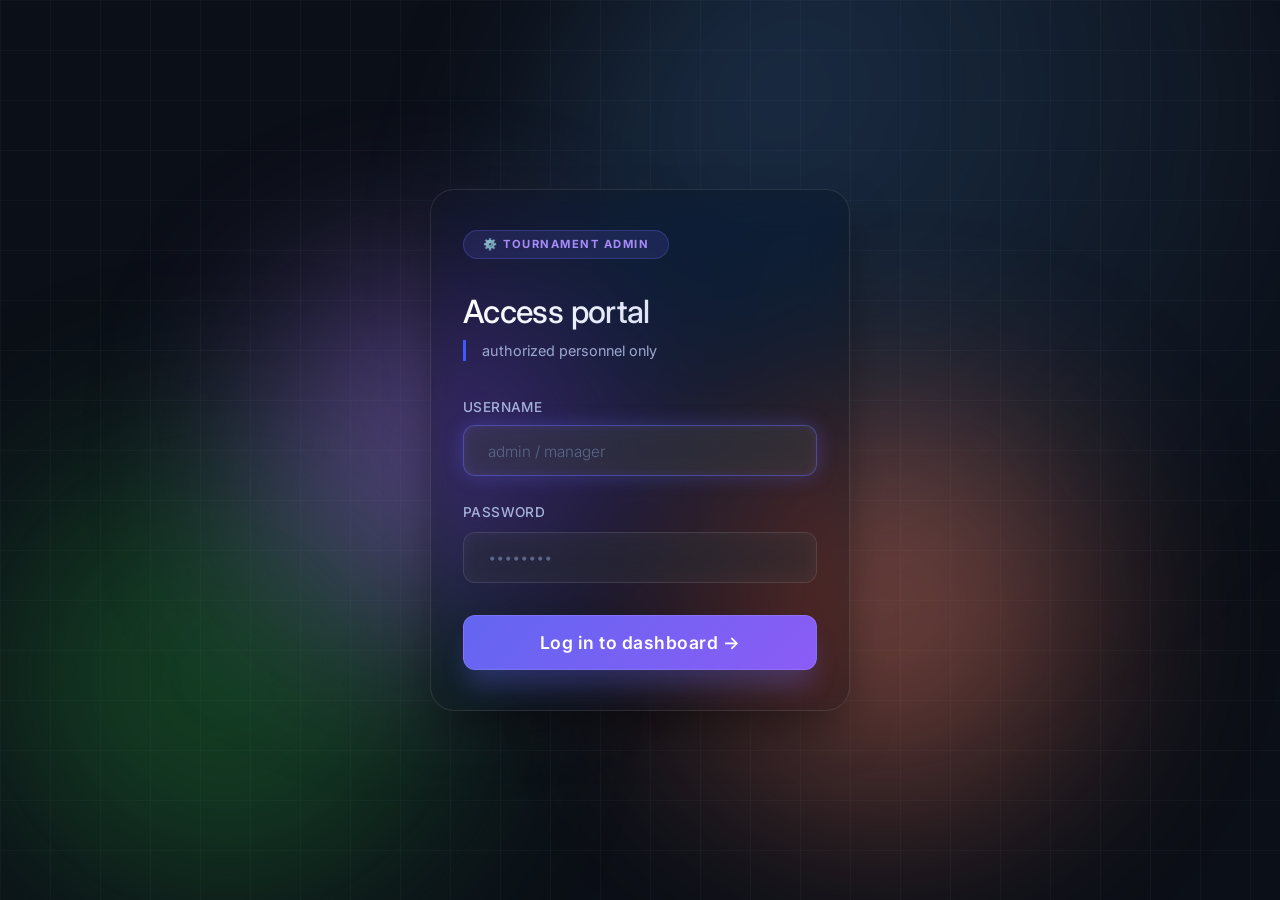
==== commit 12318663: "1 love" ====
--- a/frontend/auth.html
+++ b/frontend/auth.html
@@ -32,18 +32,18 @@
                 <div class="subhead">authorized personnel only</div>
 
                 <!-- Login form -->
-                <form id="loginForm">
+                <form id="loginForm" method="POST" onsubmit="return false;">
                     <div class="input-group">
                         <label for="username">Username</label>
-                        <input type="text" class="input-field" id="username" name="username" placeholder="admin / manager" autocomplete="off" required>
+                        <input type="text" class="input-field" id="username" placeholder="admin / manager" autocomplete="off" required>
                     </div>
 
                     <div class="input-group">
                         <label for="password">Password</label>
-                        <input type="password" class="input-field" id="password" name="password" placeholder="••••••••" autocomplete="off" required>
+                        <input type="password" class="input-field" id="password" placeholder="••••••••" autocomplete="off" required>
                     </div>
 
-                    <button type="submit" class="login-btn">Log in to dashboard →</button>
+                    <button type="button" class="login-btn">Log in to dashboard →</button>
                 </form>
             </div>
         </div>
--- a/frontend/css/style.css
+++ b/frontend/css/style.css
@@ -1,1356 +1,675 @@
-/* ========================================
-   COMPONENT STYLES - Global component styling
-   Import background.css separately for background animations
-   ======================================== */
-
-:root {
-  --primary-color: #6366f1;
-  --danger-color: #ec4899;
-  --success-color: #06b6d4;
-  --warning-color: #f59e0b;
-  --dark-color: #0f1419;
-  --light-color: #ffffff;
-  --border-radius: 8px;
-  --shadow: 0 2px 8px rgba(0, 0, 0, 0.3);
-  --shadow-lg: 0 4px 16px rgba(0, 0, 0, 0.4);
-  --transition: all 0.3s ease;
-}
-
+
+ /* ---------- RESET & GLOBAL ---------- */
 * {
-  margin: 0;
-  padding: 0;
-  box-sizing: border-box;
-}
-
-html,
+    margin: 0;
+    padding: 0;
+    box-sizing: border-box;
+    font-family: 'Inter', sans-serif;
+}
+
 body {
-  font-family: 'Inter', -apple-system, BlinkMacSystemFont, 'Segoe UI', sans-serif;
-  color: #ffffff;
-  line-height: 1.6;
-  min-height: 100vh;
-}
-
-/* ========================================
-   MODAL STYLES - Premium Modern Design
-   ======================================== */
-
+    background-color: #0b0f17; /* deep dark base */
+    color: #e6edf3;
+    min-height: 100vh;
+    overflow-x: hidden;
+    line-height: 1.5;
+    position: relative;
+}
+
+/* ---------- GITHUB-INSPIRED BACKGROUND (grid + glow) ---------- */
+.grid-overlay {
+    position: fixed;
+    top: 0;
+    left: 0;
+    width: 100vw;
+    height: 100vh;
+    background-image: 
+        linear-gradient(rgba(55, 65, 81, 0.15) 1px, transparent 1px),
+        linear-gradient(90deg, rgba(55, 65, 81, 0.15) 1px, transparent 1px);
+    background-size: 50px 50px;
+    pointer-events: none;
+    z-index: 0;
+}
+
+.glow-sphere {
+    position: fixed;
+    top: -20vh;
+    right: -10vw;
+    width: 70vmax;
+    height: 70vmax;
+    background: radial-gradient(circle at 30% 30%, rgba(88, 166, 255, 0.2), rgba(88, 166, 255, 0) 70%);
+    border-radius: 50%;
+    filter: blur(80px);
+    z-index: 0;
+    pointer-events: none;
+}
+
+.blob {
+    position: fixed;
+    border-radius: 50%;
+    filter: blur(70px);
+    z-index: 0;
+    pointer-events: none;
+    opacity: 0.4;
+}
+.blob-1 {
+    bottom: 0;
+    left: 0;
+    width: 50vmin;
+    height: 50vmin;
+    background: #238636;
+    filter: blur(100px);
+}
+.blob-2 {
+    top: 30%;
+    left: 20%;
+    width: 40vmin;
+    height: 40vmin;
+    background: #ae7cff;
+    filter: blur(90px);
+}
+.blob-3 {
+    bottom: 10%;
+    right: 15%;
+    width: 45vmin;
+    height: 45vmin;
+    background: #f78166;
+    filter: blur(100px);
+}
+
+#particles {
+    position: fixed;
+    top: 0;
+    left: 0;
+    width: 100%;
+    height: 100%;
+    z-index: 1;
+    pointer-events: none;
+}
+
+/* ---------- CONTENT LAYER ---------- */
+.content-wrapper {
+    position: relative;
+    z-index: 10;
+    display: flex;
+    min-height: 100vh;
+}
+
+/* ---------- SIDEBAR (collapsible, no visible scrollbar) ---------- */
+.sidebar {
+    width: 260px;
+    background: rgba(13, 17, 23, 0.85);
+    backdrop-filter: blur(16px) saturate(180%);
+    -webkit-backdrop-filter: blur(16px) saturate(180%);
+    border-right: 1px solid rgba(48, 54, 61, 0.6);
+    display: flex;
+    flex-direction: column;
+    transition: width 0.2s ease-in-out;
+    position: sticky;
+    top: 0;
+    height: 100vh;
+    overflow: hidden; /* main container does not scroll */
+    box-shadow: 0 0 20px rgba(0,0,0,0.4);
+}
+
+/* collapsed state */
+.sidebar.collapsed {
+    width: 72px;
+}
+
+/* inner containers – scrolling allowed only for nav but scrollbar hidden */
+.sidebar-brand {
+    display: flex;
+    align-items: center;
+    gap: 10px;
+    padding: 20px 16px;
+    border-bottom: 1px solid rgba(48, 54, 61, 0.6);
+    font-weight: 600;
+    font-size: 1.2rem;
+    white-space: nowrap;
+    position: relative;
+}
+.sidebar-brand-icon {
+    font-size: 1.5rem;
+    min-width: 32px;
+    text-align: center;
+}
+.sidebar-collapse-btn {
+    background: transparent;
+    border: none;
+    color: #8b949e;
+    font-size: 1.8rem;
+    line-height: 1;
+    cursor: pointer;
+    margin-left: auto;
+    padding: 0 4px;
+    transition: transform 0.2s;
+}
+.sidebar.collapsed .sidebar-collapse-btn span {
+    display: inline-block;
+    transform: rotate(180deg);
+}
+.sidebar.collapsed .sidebar-brand span:not(.sidebar-brand-icon) {
+    display: none;
+}
+
+/* nav sections */
+.sidebar-section {
+    padding: 16px 0;
+    border-bottom: 1px solid rgba(48, 54, 61, 0.4);
+}
+.sidebar-section-title {
+    padding: 0 20px 8px;
+    font-size: 0.7rem;
+    text-transform: uppercase;
+    letter-spacing: 0.5px;
+    color: #7d8590;
+    font-weight: 600;
+}
+.sidebar.collapsed .sidebar-section-title {
+    display: none;
+}
+
+/* navigation list – scrollable without visible scrollbar */
+.sidebar-nav {
+    list-style: none;
+    display: flex;
+    flex-direction: column;
+    gap: 2px;
+    padding: 0 12px;
+    max-height: 100%;
+    overflow-y: auto;
+    scrollbar-width: none; /* firefox */
+    -ms-overflow-style: none; /* ie */
+}
+.sidebar-nav::-webkit-scrollbar {
+    display: none; /* chrome/safari */
+}
+
+.sidebar-nav-item {
+    width: 100%;
+}
+.sidebar-nav-link {
+    display: flex;
+    align-items: center;
+    gap: 12px;
+    padding: 10px 12px;
+    border-radius: 8px;
+    color: #e6edf3;
+    text-decoration: none;
+    transition: background 0.15s;
+    white-space: nowrap;
+}
+.sidebar-nav-link:hover {
+    background: rgba(56, 139, 253, 0.15);
+    color: #58a6ff;
+}
+.sidebar-nav-link.active {
+    background: rgba(56, 139, 253, 0.2);
+    color: #58a6ff;
+    font-weight: 500;
+}
+.sidebar-nav-icon {
+    font-size: 1.2rem;
+    min-width: 28px;
+    text-align: center;
+}
+.sidebar.collapsed .sidebar-nav-label {
+    display: none;
+}
+
+/* user section at bottom */
+.sidebar-user-section {
+    margin-top: auto;
+    border-bottom: none;
+    padding: 20px 12px;
+    display: flex;
+    align-items: center;
+    gap: 8px;
+    border-top: 1px solid rgba(48, 54, 61, 0.6);
+}
+.user-profile {
+    display: flex;
+    align-items: center;
+    gap: 10px;
+    flex: 1;
+    min-width: 0;
+}
+.user-avatar {
+    width: 36px;
+    height: 36px;
+    background: #238636;
+    border-radius: 50%;
+    display: flex;
+    align-items: center;
+    justify-content: center;
+    font-weight: 600;
+    color: white;
+    flex-shrink: 0;
+}
+.user-details {
+    overflow: hidden;
+    white-space: nowrap;
+}
+.user-name {
+    font-weight: 500;
+    font-size: 0.9rem;
+}
+.user-email {
+    font-size: 0.7rem;
+    color: #8b949e;
+}
+.sidebar.collapsed .user-details {
+    display: none;
+}
+.logout-btn {
+    background: transparent;
+    border: 1px solid rgba(240, 246, 252, 0.1);
+    color: #f85149;
+    padding: 6px 12px;
+    border-radius: 20px;
+    font-size: 0.75rem;
+    font-weight: 500;
+    cursor: pointer;
+    transition: 0.15s;
+    white-space: nowrap;
+}
+.logout-btn:hover {
+    background: rgba(248, 81, 73, 0.1);
+    border-color: #f85149;
+}
+.sidebar.collapsed .logout-btn {
+    display: none;
+}
+
+/* mobile overlay + toggle */
+.sidebar-overlay {
+    position: fixed;
+    top: 0;
+    left: 0;
+    width: 100%;
+    height: 100%;
+    background: rgba(0,0,0,0.5);
+    z-index: 99;
+    display: none;
+    backdrop-filter: blur(2px);
+}
+.sidebar-toggle {
+    position: fixed;
+    top: 16px;
+    left: 16px;
+    z-index: 101;
+    background: #1f2937;
+    border: 1px solid #3b434c;
+    color: white;
+    font-size: 1.8rem;
+    width: 44px;
+    height: 44px;
+    border-radius: 12px;
+    display: none; /* hidden on desktop */
+    align-items: center;
+    justify-content: center;
+    cursor: pointer;
+    backdrop-filter: blur(8px);
+    background: rgba(31, 41, 55, 0.7);
+    box-shadow: 0 4px 12px rgba(0,0,0,0.3);
+}
+
+
+/* cards & grids */
+        .cards-grid-4 {
+            display: grid;
+            grid-template-columns: repeat(4, 1fr);
+            gap: 20px;
+            margin: 16px 0 24px;
+        }
+        .cards-grid {
+            display: grid;
+            grid-template-columns: repeat(auto-fit, minmax(280px, 1fr));
+            gap: 24px;
+            margin: 16px 0 24px;
+        }
+        .cards-grid-2 {
+            display: grid;
+            grid-template-columns: repeat(2, 1fr);
+            gap: 20px;
+        }
+
+        .card {
+            background: rgba(22, 27, 34, 0.8);
+            backdrop-filter: blur(10px);
+            -webkit-backdrop-filter: blur(10px);
+            border: 1px solid #30363d;
+            border-radius: 20px;
+            padding: 20px;
+            transition: transform 0.15s, border-color 0.15s;
+            box-shadow: 0 8px 20px rgba(0,0,0,0.3);
+        }
+        .card:hover {
+            border-color: #58a6ff;
+        }
+        .card-full {
+            width: 100%;
+        }
+
+        .welcome-section h2 {
+            font-size: 1.8rem;
+            font-weight: 500;
+            margin-bottom: 8px;
+        }
+        .welcome-section p {
+            color: #8b949e;
+        }
+
+        .card-stat {
+            text-align: center;
+        }
+        .card-stat-value {
+            font-size: 2.4rem;
+            font-weight: 600;
+            color: #58a6ff;
+        }
+        .card-stat-label {
+            color: #9ca3af;
+            font-size: 0.9rem;
+        }
+
+
+/* ---------- MODAL SYSTEM (github dark style) ---------- */
 .modal-overlay {
   position: fixed;
   top: 0;
   left: 0;
-  right: 0;
-  bottom: 0;
-  background-color: rgba(0, 0, 0, 0.5);
-  display: none;
-  align-items: center;
-  justify-content: center;
-  z-index: 1000;
-  animation: fadeIn 0.4s ease;
-  backdrop-filter: blur(12px);
-  -webkit-backdrop-filter: blur(12px);
-  pointer-events: auto;
-  overflow: hidden;
-}
-
-.modal-overlay.show {
-  display: flex;
-}
-
-.modal {
-  background: linear-gradient(135deg, rgba(15, 20, 25, 0.5) 0%, rgba(30, 25, 50, 0.4) 50%, rgba(15, 20, 25, 0.5) 100%);
-  border-radius: 24px;
-  box-shadow: 0 30px 80px rgba(99, 102, 241, 0.2), 
-              0 0 1px rgba(255, 255, 255, 0.1) inset,
-              0 0 40px rgba(99, 102, 241, 0.15);
-  max-width: 500px;
-  width: 90%;
-  max-height: 90vh;
-  overflow-y: auto;
-  animation: modalSlideIn 0.5s cubic-bezier(0.36, 0, 0.66, 1);
-  border: 1px solid rgba(255, 255, 255, 0.1);
-  position: relative;
-  overflow: hidden;
-  pointer-events: auto;
-  backdrop-filter: blur(20px);
-  -webkit-backdrop-filter: blur(20px);
-}
-
-.modal::before {
-  content: '';
-  position: absolute;
-  top: -50%;
-  right: -50%;
-  width: 100%;
-  height: 100%;
-  background: radial-gradient(circle at 30% 30%, rgba(99, 102, 241, 0.08), transparent 50%);
-  pointer-events: none;
-  animation: gradientShift 8s ease-in-out infinite;
-}
-
-.modal-header {
-  padding: 32px 32px 20px 32px;
-  border-bottom: 1px solid rgba(255, 255, 255, 0.05);
-  display: flex;
-  justify-content: space-between;
-  align-items: center;
-  background: rgba(20, 25, 40, 0.3);
-  position: relative;
-  z-index: 2;
-}
-
-.modal-title {
-  font-size: 1.6rem;
-  font-weight: 800;
-  margin: 0;
-  letter-spacing: -0.8px;
-  background: linear-gradient(135deg, #a78bfa 0%, #c4b5fd 50%, #ddd6fe 100%);
-  -webkit-background-clip: text;
-  background-clip: text;
-  color: transparent;
-}
-
-.modal-close-btn {
-  background: rgba(99, 102, 241, 0.1);
-  border: 1px solid rgba(99, 102, 241, 0.3);
-  font-size: 1.8rem;
-  cursor: pointer;
-  color: #a78bfa;
-  transition: all 0.3s cubic-bezier(0.34, 1.56, 0.64, 1);
-  width: 44px;
-  height: 44px;
+  width: 100vw;
+  height: 100vh;
+  background: rgba(0, 0, 0, 0.7);
+  backdrop-filter: blur(6px);
+  -webkit-backdrop-filter: blur(6px);
   display: flex;
   align-items: center;
   justify-content: center;
-  border-radius: 12px;
-}
-
-.modal-close-btn:hover {
-  color: #fca5a5;
-  background: rgba(236, 72, 153, 0.15);
-  border-color: rgba(236, 72, 153, 0.4);
-  transform: rotate(90deg) scale(1.1);
-}
-
-.modal-body {
-  padding: 32px;
-  color: #e0e7ff;
-  line-height: 1.7;
-  position: relative;
-  z-index: 2;
-  font-size: 1.05rem;
-}
-
-.modal-footer {
-  padding: 24px 32px 32px 32px;
-  border-top: 1px solid rgba(255, 255, 255, 0.05);
+  z-index: 200;
+  opacity: 0;
+  visibility: hidden;
+  transition: opacity 0.2s ease, visibility 0.2s ease;
+  pointer-events: none; /* will be set to auto when open */
+}
+
+.modal-overlay.show {
+  opacity: 1;
+  visibility: visible;
+  pointer-events: auto;
+}
+
+.modal {
+  background: #161b22; /* same as card background */
+  border: 1px solid #30363d;
+  border-radius: 24px;
+  box-shadow: 0 20px 40px rgba(0, 0, 0, 0.6), 0 0 0 1px rgba(48, 54, 61, 0.5);
+  width: 90%;
+  max-width: 500px; /* default md */
+  max-height: 90vh;
   display: flex;
-  gap: 12px;
-  justify-content: flex-end;
-  background: rgba(10, 15, 25, 0.3);
-  position: relative;
-  z-index: 2;
-}
-
-/* ========================================
-   MODAL VARIANTS - Modern Color Schemes
-   ======================================== */
-
-.modal.error {
-  background: linear-gradient(135deg, rgba(30, 25, 50, 0.5) 0%, rgba(40, 25, 35, 0.4) 50%, rgba(30, 25, 50, 0.5) 100%);
-  border: 1px solid rgba(236, 72, 109, 0.2);
-}
-
-.modal.error::before {
-  background: radial-gradient(circle at 30% 30%, rgba(236, 72, 109, 0.1), transparent 50%);
-}
-
+  flex-direction: column;
+  animation: modal-slide-up 0.25s ease;
+  color: #e6edf3;
+  overflow: hidden;
+}
+
+/* size variants */
+.modal.sm {
+  max-width: 360px;
+}
+.modal.lg {
+  max-width: 700px;
+}
+
+/* type variants (just header/footer accents) */
 .modal.error .modal-header {
-  background: rgba(30, 15, 25, 0.4);
-  border-bottom-color: rgba(236, 72, 109, 0.15);
-}
-
+  border-bottom-color: #f85149;
+}
 .modal.error .modal-title {
-  background: linear-gradient(135deg, #fca5a5 0%, #f87171 50%, #ef4444 100%);
-  -webkit-background-clip: text;
-  background-clip: text;
-  color: transparent;
-}
-
-.modal.error .modal-body {
-  color: #fecaca;
-}
-
-.modal.error .modal-footer {
-  background: rgba(30, 15, 25, 0.3);
-}
-
-.modal.success {
-  background: linear-gradient(135deg, rgba(20, 40, 30, 0.5) 0%, rgba(15, 40, 25, 0.4) 50%, rgba(20, 40, 30, 0.5) 100%);
-  border: 1px solid rgba(6, 182, 212, 0.2);
-}
-
-.modal.success::before {
-  background: radial-gradient(circle at 30% 30%, rgba(6, 182, 212, 0.1), transparent 50%);
-}
-
+  color: #f85149;
+}
 .modal.success .modal-header {
-  background: rgba(10, 30, 25, 0.4);
-  border-bottom-color: rgba(6, 182, 212, 0.15);
-}
-
+  border-bottom-color: #3fb950;
+}
 .modal.success .modal-title {
-  background: linear-gradient(135deg, #a5f3fc 0%, #67e8f9 50%, #06b6d4 100%);
-  -webkit-background-clip: text;
-  background-clip: text;
-  color: transparent;
-}
-
-.modal.success .modal-body {
-  color: #cffafe;
-}
-
-.modal.success .modal-footer {
-  background: rgba(10, 30, 25, 0.3);
-}
-
-.modal.warning {
-  background: linear-gradient(135deg, rgba(40, 35, 20, 0.5) 0%, rgba(45, 35, 15, 0.4) 50%, rgba(40, 35, 20, 0.5) 100%);
-  border: 1px solid rgba(234, 179, 8, 0.2);
-}
-
-.modal.warning::before {
-  background: radial-gradient(circle at 30% 30%, rgba(234, 179, 8, 0.1), transparent 50%);
-}
-
+  color: #3fb950;
+}
 .modal.warning .modal-header {
-  background: rgba(40, 30, 10, 0.4);
-  border-bottom-color: rgba(234, 179, 8, 0.15);
-}
-
+  border-bottom-color: #f0883e;
+}
 .modal.warning .modal-title {
-  background: linear-gradient(135deg, #fcd34d 0%, #fbbf24 50%, #f59e0b 100%);
-  -webkit-background-clip: text;
-  background-clip: text;
-  color: transparent;
-}
-
-.modal.warning .modal-body {
-  color: #fef3c7;
-}
-
-.modal.warning .modal-footer {
-  background: rgba(40, 30, 10, 0.3);
-}
-
-@keyframes modalSlideIn {
-  0% {
-    opacity: 0;
-    transform: translateY(40px) scale(0.95);
-  }
-  100% {
-    opacity: 1;
-    transform: translateY(0) scale(1);
-  }
-}
-
-@keyframes gradientShift {
-  0%, 100% {
-    transform: translate(0, 0);
-  }
-  50% {
-    transform: translate(30px, 30px);
-  }
-}
-
-/* ========================================
-   BUTTONS - Modern Design
-   ======================================== */
-
-.btn {
-  padding: 12px 20px;
-  border: none;
-  border-radius: 10px;
-  font-size: 1rem;
-  cursor: pointer;
-  transition: all 0.3s cubic-bezier(0.4, 0, 0.2, 1);
-  font-weight: 600;
-  letter-spacing: 0.3px;
-  box-shadow: 0 4px 12px rgba(0, 0, 0, 0.15);
-  border: 1px solid transparent;
-}
-
-.btn-primary {
-  background: linear-gradient(135deg, #6366f1 0%, #8b5cf6 100%);
-  color: white;
-}
-
-.btn-primary:hover {
-  transform: translateY(-2px);
-  box-shadow: 0 8px 20px rgba(99, 102, 241, 0.3);
-  background: linear-gradient(135deg, #7c3aed 0%, #a855f7 100%);
-}
-
-.btn-primary:active {
-  transform: translateY(0);
-  box-shadow: 0 4px 12px rgba(99, 102, 241, 0.2);
-}
-
-.btn-danger {
-  background: linear-gradient(135deg, #ec4899 0%, #f43f5e 100%);
-  color: white;
-}
-
-.btn-danger:hover {
-  transform: translateY(-2px);
-  box-shadow: 0 8px 20px rgba(236, 72, 153, 0.3);
-}
-
-.btn-danger:active {
-  transform: translateY(0);
-  box-shadow: 0 4px 12px rgba(236, 72, 153, 0.2);
-}
-
-.btn-success {
-  background: linear-gradient(135deg, #06b6d4 0%, #0891b2 100%);
-  color: white;
-}
-
-.btn-success:hover {
-  transform: translateY(-2px);
-  box-shadow: 0 8px 20px rgba(6, 182, 212, 0.3);
-}
-
-.btn-success:active {
-  transform: translateY(0);
-  box-shadow: 0 4px 12px rgba(40, 167, 69, 0.2);
-}
-
-.btn-secondary {
-  background: linear-gradient(135deg, #6c757d 0%, #5a6268 100%);
-  color: white;
-}
-
-.btn-secondary:hover {
-  transform: translateY(-2px);
-  box-shadow: 0 8px 20px rgba(108, 117, 125, 0.3);
-}
-
-.btn-secondary:active {
-  transform: translateY(0);
-  box-shadow: 0 4px 12px rgba(108, 117, 125, 0.2);
-}
-
-.btn-sm {
-  padding: 8px 14px;
-  font-size: 0.875rem;
-}
-
-.btn:disabled {
-  opacity: 0.6;
-  cursor: not-allowed;
-  transform: none;
-}
-
-/* ========================================
-   FORMS
-   ======================================== */
-
-.form-group {
-  margin-bottom: 15px;
-}
-
-.form-group label {
-  display: block;
-  margin-bottom: 5px;
-  font-weight: 500;
-  color: var(--dark-color);
-}
-
-.form-control {
-  width: 100%;
-  padding: 10px;
-  border: 1px solid #ddd;
-  border-radius: var(--border-radius);
-  font-size: 1rem;
-  transition: var(--transition);
-}
-
-.form-control:focus {
-  outline: none;
-  border-color: var(--primary-color);
-  box-shadow: 0 0 0 3px rgba(0, 123, 255, 0.1);
-}
-
-.form-control::placeholder {
-  color: #999;
-}
-
-textarea.form-control {
-  resize: vertical;
-  min-height: 100px;
-}
-
-/* ========================================
-   PRELOADER/SPINNER - Modern Design
-   ======================================== */
-
-.preloader {
-  display: none;
-  position: fixed;
-  top: 50%;
-  left: 50%;
-  transform: translate(-50%, -50%);
-  z-index: 2000;
-  pointer-events: auto;
-}
-
-.preloader.show {
-  display: block;
-}
-
-.spinner {
-  position: relative;
-  width: 80px;
-  height: 80px;
-}
-
-.spinner::before {
-  content: '';
-  position: absolute;
-  width: 80px;
-  height: 80px;
-  border: 6px solid transparent;
-  border-top-color: var(--primary-color);
-  border-right-color: #526cff;
-  border-radius: 50%;
-  animation: spin 1.2s linear infinite;
-  box-shadow: 0 0 30px rgba(0, 123, 255, 0.3), inset 0 0 20px rgba(0, 123, 255, 0.1);
-}
-
-.spinner::after {
-  content: '';
-  position: absolute;
-  width: 60px;
-  height: 60px;
-  top: 10px;
-  left: 10px;
-  border: 4px solid transparent;
-  border-bottom-color: #00d4ff;
-  border-left-color: #00a8ff;
-  border-radius: 50%;
-  animation: spin-reverse 1.8s linear infinite;
-}
-
-.spinner-lg {
-  width: 120px;
-  height: 120px;
-}
-
-.spinner-lg::before {
-  width: 120px;
-  height: 120px;
-  border-width: 8px;
-  box-shadow: 0 0 50px rgba(0, 123, 255, 0.4), inset 0 0 30px rgba(0, 123, 255, 0.15);
-}
-
-.spinner-lg::after {
-  width: 90px;
-  height: 90px;
-  top: 15px;
-  left: 15px;
-  border-width: 6px;
-}
-
-@keyframes spin {
-  0% {
-    transform: rotate(0deg);
-  }
-  100% {
-    transform: rotate(360deg);
-  }
-}
-
-@keyframes spin-reverse {
-  0% {
-    transform: rotate(360deg);
-  }
-  100% {
-    transform: rotate(0deg);
-  }
-}
-
-@keyframes fadeIn {
+  color: #f0883e;
+}
+
+@keyframes modal-slide-up {
   from {
-    opacity: 0;
+    opacity: 0.5;
+    transform: translateY(20px);
   }
   to {
     opacity: 1;
+    transform: translateY(0);
   }
 }
 
-@keyframes slideUp {
-  from {
-    transform: translateY(50px);
-    opacity: 0;
-  }
-  to {
-    transform: translateY(0);
-    opacity: 1;
-  }
-}
-
-.alert {
-  padding: 16px 18px;
-  border-radius: 12px;
-  margin-bottom: 15px;
+.modal-header {
   display: flex;
   align-items: center;
+  justify-content: space-between;
+  padding: 18px 24px;
+  border-bottom: 1px solid #30363d;
+}
+
+.modal-title {
+  font-size: 1.3rem;
+  font-weight: 600;
+  margin: 0;
+  color: #e6edf3;
+}
+
+.modal-close-btn {
+  background: transparent;
+  border: none;
+  color: #8b949e;
+  font-size: 1.8rem;
+  line-height: 1;
+  cursor: pointer;
+  padding: 0 8px;
+  border-radius: 6px;
+  transition: background 0.1s, color 0.1s;
+}
+
+.modal-close-btn:hover {
+  background: rgba(56, 139, 253, 0.15);
+  color: #58a6ff;
+}
+
+.modal-body {
+  padding: 24px;
+  overflow-y: auto;
+  flex: 1;
+  scrollbar-width: thin;
+  scrollbar-color: #3b434c #1f2937;
+}
+
+.modal-body::-webkit-scrollbar {
+  width: 8px;
+}
+.modal-body::-webkit-scrollbar-track {
+  background: #1f2937;
+}
+.modal-body::-webkit-scrollbar-thumb {
+  background: #3b434c;
+  border-radius: 20px;
+}
+
+.modal-footer {
+  display: flex;
+  justify-content: flex-end;
   gap: 12px;
-  font-weight: 500;
-  border: 1px solid transparent;
-}
-
-.alert-success {
-  background: linear-gradient(135deg, #d4edda 0%, #c3e6cb 100%);
-  border-color: rgba(40, 167, 69, 0.3);
-  color: #155724;
-}
-
-.alert-danger {
-  background: linear-gradient(135deg, #f8d7da 0%, #f5c6cb 100%);
-  border-color: rgba(220, 53, 69, 0.3);
-  color: #721c24;
-}
-
-.alert-warning {
-  background: linear-gradient(135deg, #fff3cd 0%, #ffeaa7 100%);
-  border-color: rgba(255, 193, 7, 0.3);
-  color: #856404;
-}
-
-.alert-info {
-  background: linear-gradient(135deg, #d1ecf1 0%, #bee5eb 100%);
-  border-color: rgba(0, 123, 255, 0.3);
-  color: #0c5460;
-}
-
-/* ========================================
-   RESPONSIVE
-   ======================================== */
-
-@media (max-width: 768px) {
-  .modal {
-    width: 95%;
-    max-width: 90vw;
-  }
-
-  .modal-footer {
-    flex-direction: column-reverse;
-  }
-
-  .btn {
-    width: 100%;
-  }
-}
-
-/* ========================================
-   DASHBOARD & PAGE LAYOUTS - Sidebar, Cards, Tables
-   ======================================== */
-
-body {
+  padding: 18px 24px;
+  border-top: 1px solid #30363d;
+  background: rgba(13, 17, 23, 0.6);
+}
+
+/* ---------- FORM STYLES INSIDE MODAL ---------- */
+.edit-create-form {
   display: flex;
   flex-direction: column;
-}
-
-/* Main dashboard container */
-.dashboard-container {
-  position: relative;
-  z-index: 10;
-  width: 100%;
-  min-height: 100vh;
+  gap: 20px;
+}
+
+.form-group {
   display: flex;
   flex-direction: column;
-}
-
-/* ========================================
-   HEADER SECTION
-   ======================================== */
-
-.dashboard-header {
-  background: rgba(18, 22, 35, 0.65);
-  backdrop-filter: blur(16px) saturate(180%);
-  -webkit-backdrop-filter: blur(16px) saturate(180%);
-  border-bottom: 1px solid rgba(255, 255, 255, 0.08);
-  padding: 1.5rem 2rem;
-  display: flex;
-  justify-content: space-between;
-  align-items: center;
-  box-shadow: 0 10px 30px -10px rgba(0, 0, 0, 0.5);
-}
-
-.dashboard-header h1 {
-  font-size: 1.8rem;
-  font-weight: 600;
-  background: linear-gradient(130deg, #ffffff, #c0ccf0);
-  -webkit-background-clip: text;
-  background-clip: text;
-  color: transparent;
-}
-
-.user-info {
-  display: flex;
-  align-items: center;
-  gap: 1rem;
-  color: #a6b3db;
-}
-
-.user-avatar {
-  width: 40px;
-  height: 40px;
-  border-radius: 50%;
-  background: linear-gradient(135deg, #6366f1, #8b5cf6);
+  gap: 6px;
+}
+
+.form-group label {
+  font-size: 0.85rem;
+  font-weight: 500;
+  color: #9ca3af;
+  text-transform: uppercase;
+  letter-spacing: 0.3px;
+}
+
+.form-control {
+  background: #0d1117;
+  border: 1px solid #3b434c;
+  border-radius: 12px;
+  padding: 12px 16px;
+  font-size: 0.95rem;
+  color: #e6edf3;
+  transition: border-color 0.15s, box-shadow 0.15s;
+  font-family: 'Inter', sans-serif;
+}
+
+.form-control:focus {
+  outline: none;
+  border-color: #58a6ff;
+  box-shadow: 0 0 0 3px rgba(56, 139, 253, 0.3);
+}
+
+.form-control::placeholder {
+  color: #6e7681;
+}
+
+textarea.form-control {
+  min-height: 80px;
+  resize: vertical;
+}
+
+select.form-control {
+  appearance: none;
+  background-image: url("data:image/svg+xml,%3Csvg xmlns='http://www.w3.org/2000/svg' width='16' height='16' viewBox='0 0 24 24' fill='none' stroke='%238b949e' stroke-width='2' stroke-linecap='round' stroke-linejoin='round'%3E%3Cpolyline points='6 9 12 15 18 9'%3E%3C/polyline%3E%3C/svg%3E");
+  background-repeat: no-repeat;
+  background-position: right 12px center;
+  background-size: 16px;
+  padding-right: 40px;
+}
+
+/* ---------- ALERT (for error modal) ---------- */
+.alert {
+  padding: 16px 20px;
+  border-radius: 16px;
+  font-size: 0.95rem;
+  border: 1px solid transparent;
+}
+
+.alert-danger {
+  background: rgba(248, 81, 73, 0.1);
+  border-color: #f85149;
+  color: #f85149;
+}
+
+/* ---------- BUTTON VARIANTS ---------- */
+.btn-secondary {
+  background: #1f2937;
+  border: 1px solid #3b434c;
+  color: #e6edf3;
+}
+
+.btn-secondary:hover {
+  background: #2d3748;
+  border-color: #586069;
+}
+
+.btn-danger {
+  background: #f85149;
+  border: 1px solid #f85149;
+  color: white;
+}
+
+.btn-danger:hover {
+  background: #e34f4f;
+  border-color: #e34f4f;
+}
+
+/* Ensure buttons inside modal footer have consistent sizing */
+.modal-footer .btn {
+  padding: 8px 20px;
+  font-weight: 500;
+  border-radius: 30px;
+}
+
+
+/* ---------- PRELOADER (fullscreen, centered) ---------- */
+.preloader {
+  position: fixed;
+  top: 0;
+  left: 0;
+  width: 100vw;
+  height: 100vh;
+  background: rgba(0, 0, 0, 0.7);
+  backdrop-filter: blur(6px);
+  -webkit-backdrop-filter: blur(6px);
   display: flex;
   align-items: center;
   justify-content: center;
-  font-weight: 600;
-  color: white;
-  font-size: 0.9rem;
-}
-
-/* Logout button */
-.logout-btn {
-  background: linear-gradient(135deg, #ec4899, #f43f5e);
-  border: none;
-  border-radius: 8px;
-  padding: 0.6rem 1.5rem;
-  font-size: 0.95rem;
-  font-weight: 600;
-  color: white;
-  cursor: pointer;
-  transition: all 0.25s ease;
-  box-shadow: 0 8px 16px -4px rgba(236, 72, 153, 0.4);
-}
-
-.logout-btn:hover {
-  background: linear-gradient(135deg, #f472b6, #fb7185);
-  transform: translateY(-2px);
-  box-shadow: 0 12px 20px -4px rgba(236, 72, 153, 0.5);
-}
-
-.logout-btn:active {
-  transform: translateY(0);
-}
-
-/* ========================================
-   MAIN CONTENT AREA
-   ======================================== */
-
-.dashboard-content {
-  flex: 1;
-  padding: 2rem;
-  overflow-y: auto;
-  max-width: 1400px;
-  margin: 0 auto;
-  width: 100%;
-}
-
-/* Welcome message */
-.welcome-section {
-  margin-bottom: 3rem;
-}
-
-.welcome-section h2 {
-  font-size: 2rem;
-  font-weight: 700;
-  margin-bottom: 0.5rem;
-  background: linear-gradient(135deg, #ffffff, #e0e7ff);
-  -webkit-background-clip: text;
-  background-clip: text;
-  color: transparent;
-}
-
-.welcome-section p {
-  font-size: 1.05rem;
-  color: #a6b3db;
-}
-
-/* ========================================
-   GENERIC CARD SYSTEM (GitHub-inspired)
-   ======================================== */
-
-.card {
-  background: linear-gradient(135deg, rgba(20, 25, 40, 0.5) 0%, rgba(25, 30, 50, 0.4) 100%);
-  border: 1px solid rgba(255, 255, 255, 0.08);
-  border-radius: 12px;
-  backdrop-filter: blur(20px);
-  -webkit-backdrop-filter: blur(20px);
-  padding: 1.5rem;
-  transition: all 0.3s ease;
-  box-shadow: 0 8px 32px rgba(0, 0, 0, 0.1);
-  overflow: hidden;
-  position: relative;
-}
-
-.card::before {
-  content: '';
-  position: absolute;
-  top: 0;
-  left: 0;
-  right: 0;
-  height: 1px;
-  background: linear-gradient(90deg, transparent, rgba(255, 255, 255, 0.1), transparent);
-  pointer-events: none;
-}
-
-.card:hover {
-  border-color: rgba(255, 255, 255, 0.15);
-  transform: translateY(-4px);
-  box-shadow: 0 12px 48px rgba(99, 102, 241, 0.15);
-}
-
-/* Card header with icon and title */
-.card-header {
-  display: flex;
-  align-items: center;
-  gap: 1rem;
-  margin-bottom: 1rem;
-  padding-bottom: 1rem;
-  border-bottom: 1px solid rgba(255, 255, 255, 0.08);
-}
-
-.card-icon {
-  font-size: 1.8rem;
-  display: flex;
-  align-items: center;
-  justify-content: center;
-}
-
-.card-title {
-  font-size: 1.2rem;
-  font-weight: 600;
-  color: #ffffff;
-  margin: 0;
-}
-
-.card-subtitle {
-  font-size: 0.85rem;
-  color: #a6b3db;
-  margin-top: 0.25rem;
-}
-
-/* Card body */
-.card-body {
-  color: #e0e7ff;
-  font-size: 0.95rem;
-  line-height: 1.6;
-}
-
-/* Card footer */
-.card-footer {
-  margin-top: 1rem;
-  padding-top: 1rem;
-  border-top: 1px solid rgba(255, 255, 255, 0.05);
-  display: flex;
-  justify-content: space-between;
-  align-items: center;
-  font-size: 0.85rem;
-  color: #a6b3db;
-}
-
-/* Card stat display */
-.card-stat {
-  display: flex;
-  flex-direction: column;
-  align-items: center;
-  text-align: center;
-  padding: 1rem;
-}
-
-.card-stat-value {
-  font-size: 2rem;
-  font-weight: 700;
-  background: linear-gradient(135deg, #6366f1, #8b5cf6);
-  -webkit-background-clip: text;
-  background-clip: text;
-  color: transparent;
-  margin-bottom: 0.25rem;
-}
-
-.card-stat-label {
-  font-size: 0.85rem;
-  color: #a6b3db;
-  text-transform: uppercase;
-  letter-spacing: 0.5px;
-}
-
-/* Card grid layout */
-.cards-grid {
-  display: grid;
-  grid-template-columns: repeat(auto-fit, minmax(300px, 1fr));
-  gap: 1.5rem;
-  margin-bottom: 2rem;
-}
-
-.cards-grid-2 {
-  display: grid;
-  grid-template-columns: repeat(auto-fit, minmax(250px, 1fr));
-  gap: 1.5rem;
-  margin-bottom: 2rem;
-}
-
-.cards-grid-4 {
-  display: grid;
-  grid-template-columns: repeat(auto-fit, minmax(200px, 1fr));
-  gap: 1.5rem;
-  margin-bottom: 2rem;
-}
-
-.card-full {
-  grid-column: 1 / -1;
-}
-
-/* ========================================
-   TOURNAMENT INFO CARD
-   ======================================== */
-
-.tournament-card {
-  position: relative;
-}
-
-.tournament-status {
-  display: inline-block;
-  padding: 0.4rem 0.8rem;
-  border-radius: 20px;
-  font-size: 0.75rem;
-  font-weight: 600;
-  text-transform: uppercase;
-  letter-spacing: 0.5px;
-  margin-bottom: 1rem;
-}
-
-.status-registration {
-  background: rgba(6, 182, 212, 0.1);
-  color: #06b6d4;
-  border: 1px solid rgba(6, 182, 212, 0.3);
-}
-
-.status-active {
-  background: rgba(34, 197, 94, 0.1);
-  color: #22c55e;
-  border: 1px solid rgba(34, 197, 94, 0.3);
-}
-
-.status-completed {
-  background: rgba(168, 85, 247, 0.1);
-  color: #a855f7;
-  border: 1px solid rgba(168, 85, 247, 0.3);
-}
-
-.status-paused {
-  background: rgba(245, 158, 11, 0.1);
-  color: #f59e0b;
-  border: 1px solid rgba(245, 158, 11, 0.3);
-}
-
-.tournament-info-row {
-  display: flex;
-  justify-content: space-between;
-  padding: 0.75rem 0;
-  border-bottom: 1px solid rgba(255, 255, 255, 0.05);
-}
-
-.tournament-info-row:last-child {
-  border-bottom: none;
-}
-
-.info-label {
-  color: #a6b3db;
-  font-size: 0.9rem;
-}
-
-.info-value {
-  color: #ffffff;
-  font-weight: 500;
-}
-
-/* ========================================
-   STATS SECTION
-   ======================================== */
-
-.stats-section {
-  margin-bottom: 2rem;
-}
-
-.stats-section h3 {
-  font-size: 1.3rem;
-  font-weight: 600;
-  color: #ffffff;
-  margin-bottom: 1.5rem;
-  display: flex;
-  align-items: center;
-  gap: 0.5rem;
-}
-
-/* ========================================
-   TABLES (For bracket/matches data)
-   ======================================== */
-
-.table-wrapper {
-  overflow-x: auto;
-}
-
-.table {
-  width: 100%;
-  border-collapse: collapse;
-  background: rgba(20, 25, 40, 0.3);
-  border-radius: 8px;
-  overflow: hidden;
-}
-
-.table thead {
-  background: rgba(30, 35, 55, 0.5);
-  border-bottom: 2px solid rgba(255, 255, 255, 0.1);
-}
-
-.table th {
-  padding: 1rem;
-  text-align: left;
-  font-weight: 600;
-  color: #c0ccf0;
-  font-size: 0.9rem;
-  text-transform: uppercase;
-  letter-spacing: 0.5px;
-}
-
-.table td {
-  padding: 1rem;
-  border-bottom: 1px solid rgba(255, 255, 255, 0.05);
-  color: #e0e7ff;
-}
-
-.table tbody tr:hover {
-  background: rgba(99, 102, 241, 0.05);
-}
-
-.table tbody tr:last-child td {
-  border-bottom: none;
-}
-
-/* ========================================
-   BADGES & LABELS
-   ======================================== */
-
-.badge {
-  display: inline-block;
-  padding: 0.4rem 0.8rem;
-  border-radius: 6px;
-  font-size: 0.8rem;
-  font-weight: 600;
-}
-
-.badge-primary {
-  background: rgba(99, 102, 241, 0.2);
-  color: #c4b5fd;
-  border: 1px solid rgba(99, 102, 241, 0.3);
-}
-
-.badge-success {
-  background: rgba(34, 197, 94, 0.2);
-  color: #86efac;
-  border: 1px solid rgba(34, 197, 94, 0.3);
-}
-
-.badge-danger {
-  background: rgba(236, 72, 153, 0.2);
-  color: #f472b6;
-  border: 1px solid rgba(236, 72, 153, 0.3);
-}
-
-.badge-warning {
-  background: rgba(245, 158, 11, 0.2);
-  color: #fcd34d;
-  border: 1px solid rgba(245, 158, 11, 0.3);
-}
-
-/* ========================================
-   SIDEBAR NAVIGATION - Reusable
-   ======================================== */
-
-.sidebar {
-  position: fixed;
-  left: 0;
-  top: 0;
-  height: 100vh;
-  width: 250px;
-  background: rgba(15, 20, 25, 0.8);
-  backdrop-filter: blur(10px);
-  border-right: 1px solid rgba(255, 255, 255, 0.08);
-  padding: 1.5rem 0;
-  overflow-y: auto;
-  z-index: 100;
-  transition: transform 0.3s ease;
-}
-
-.sidebar-brand {
-  display: flex;
-  align-items: center;
-  gap: 0.75rem;
-  padding: 0 1.5rem;
-  margin-bottom: 2rem;
-  font-size: 1.3rem;
-  font-weight: 700;
-  color: #ffffff;
-}
-
-.sidebar-brand-icon {
-  font-size: 1.8rem;
-}
-
-.sidebar-nav {
-  list-style: none;
-  display: flex;
-  flex-direction: column;
-  gap: 0.5rem;
-}
-
-.sidebar-nav-item {
-  margin: 0;
-}
-
-.sidebar-nav-link {
-  display: flex;
-  align-items: center;
-  gap: 1rem;
-  padding: 0.85rem 1.5rem;
-  color: #a6b3db;
-  text-decoration: none;
-  transition: all 0.25s ease;
-  border-left: 3px solid transparent;
-  position: relative;
-}
-
-.sidebar-nav-link:hover {
-  color: #ffffff;
-  background: rgba(99, 102, 241, 0.1);
-  border-left-color: rgba(99, 102, 241, 0.5);
-}
-
-.sidebar-nav-link.active {
-  color: #ffffff;
-  background: rgba(99, 102, 241, 0.15);
-  border-left-color: #6366f1;
-  font-weight: 600;
-}
-
-.sidebar-nav-icon {
-  font-size: 1.2rem;
-  display: flex;
-  align-items: center;
-  justify-content: center;
-  min-width: 1.5rem;
-}
-
-.sidebar-nav-label {
-  flex: 1;
-  font-size: 0.95rem;
-}
-
-.sidebar-section {
-  margin-top: 2rem;
-  padding: 0 1.5rem;
-}
-
-.sidebar-section-title {
-  font-size: 0.75rem;
-  font-weight: 700;
-  color: #6b7494;
-  text-transform: uppercase;
-  letter-spacing: 0.5px;
-  padding-bottom: 0.75rem;
-  border-bottom: 1px solid rgba(255, 255, 255, 0.05);
-  margin-bottom: 0.75rem;
-}
-
-.sidebar-toggle {
-  display: none;
-  position: fixed;
-  bottom: 1.5rem;
-  left: 1.5rem;
-  width: 50px;
-  height: 50px;
-  background: linear-gradient(135deg, #6366f1, #8b5cf6);
-  border: none;
-  border-radius: 12px;
-  color: white;
-  font-size: 1.3rem;
-  cursor: pointer;
-  z-index: 101;
-  align-items: center;
-  justify-content: center;
-  box-shadow: 0 8px 24px rgba(99, 102, 241, 0.3);
-  transition: all 0.3s ease;
-}
-
-.sidebar-toggle:hover {
-  transform: translateY(-2px);
-  box-shadow: 0 12px 32px rgba(99, 102, 241, 0.4);
-}
-
-.sidebar-overlay {
-  display: none;
-  position: fixed;
-  top: 0;
-  left: 0;
-  right: 0;
-  bottom: 0;
-  background: rgba(0, 0, 0, 0.5);
-  z-index: 99;
-  animation: fadeIn 0.3s ease;
-}
-
-/* Main content with sidebar */
-.dashboard-container {
-  margin-left: 250px;
-  transition: margin-left 0.3s ease;
-}
-
-/* ========================================
-   SIDEBAR RESPONSIVE
-   ======================================== */
-
-@media (max-width: 1024px) {
-  .sidebar {
-    width: 220px;
+  z-index: 300; /* above modals (200) */
+  opacity: 0;
+  visibility: hidden;
+  transition: opacity 0.2s ease, visibility 0.2s ease;
+  pointer-events: none; /* disabled when hidden */
+}
+
+.preloader.show {
+  opacity: 1;
+  visibility: visible;
+  pointer-events: auto; /* block interactions while loading */
+}
+
+.spinner {
+  width: 48px;
+  height: 48px;
+  border: 4px solid rgba(88, 166, 255, 0.2);
+  border-top-color: #58a6ff;
+  border-radius: 50%;
+  animation: spinner-rotate 0.8s linear infinite;
+}
+
+.spinner.spinner-lg {
+  width: 72px;
+  height: 72px;
+  border-width: 5px;
+}
+
+@keyframes spinner-rotate {
+  to {
+    transform: rotate(360deg);
   }
-
-  .dashboard-container {
-    margin-left: 220px;
-  }
-
-  .sidebar-nav-link {
-    padding: 0.75rem 1.25rem;
-  }
-}
-
-@media (max-width: 768px) {
-  .sidebar {
-    width: 100%;
-    height: auto;
-    position: relative;
-    border-right: none;
-    border-bottom: 1px solid rgba(255, 255, 255, 0.08);
-    padding: 1rem 0;
-    z-index: 50;
-  }
-
-  .dashboard-container {
-    margin-left: 0;
-  }
-
-  .sidebar-brand {
-    padding: 0 1rem;
-    margin-bottom: 1rem;
-  }
-
-  .sidebar-nav {
-    display: flex;
-    flex-direction: row;
-    gap: 0;
-    overflow-x: auto;
-    padding: 0 1rem;
-  }
-
-  .sidebar-nav-item {
-    flex-shrink: 0;
-  }
-
-  .sidebar-nav-link {
-    border-left: none;
-    border-bottom: 3px solid transparent;
-    padding: 0.75rem 1rem;
-    white-space: nowrap;
-  }
-
-  .sidebar-nav-link:hover {
-    border-bottom-color: rgba(99, 102, 241, 0.5);
-  }
-
-  .sidebar-nav-link.active {
-    border-left: none;
-    border-bottom-color: #6366f1;
-  }
-
-  .sidebar-section {
-    display: none;
-  }
-
-  .cards-grid,
-  .cards-grid-2,
-  .cards-grid-4 {
-    grid-template-columns: 1fr;
-    gap: 1rem;
-  }
-
-  .card {
-    padding: 1.25rem;
-  }
-
-  .card-header {
-    margin-bottom: 0.75rem;
-    padding-bottom: 0.75rem;
-  }
-
-  .card-title {
-    font-size: 1.1rem;
-  }
-
-  .tournament-info-row {
-    flex-direction: column;
-    gap: 0.3rem;
-  }
-
-  .table {
-    font-size: 0.9rem;
-  }
-
-  .table th,
-  .table td {
-    padding: 0.75rem 0.5rem;
-  }
-
-  .user-info {
-    gap: 0.5rem;
-  }
-
-  .user-avatar {
-    width: 32px;
-    height: 32px;
-    font-size: 0.8rem;
-  }
-
-  .dashboard-header {
-    flex-direction: column;
-    gap: 1rem;
-    padding: 1rem;
-  }
-
-  .dashboard-header h1 {
-    font-size: 1.4rem;
-  }
-
-  .dashboard-content {
-    padding: 1.5rem 1rem;
-  }
-
-  .welcome-section h2 {
-    font-size: 1.5rem;
-  }
-}
-
-@media (max-width: 480px) {
-  .sidebar {
-    position: fixed;
-    left: 0;
-    top: 0;
-    width: 100%;
-    height: 100vh;
-    border-right: 1px solid rgba(255, 255, 255, 0.08);
-    border-bottom: none;
-    padding: 1rem 0;
-    transform: translateX(-100%);
-    z-index: 101;
-  }
-
-  .sidebar.mobile-open {
-    transform: translateX(0);
-  }
-
-  .sidebar-overlay {
-    display: block;
-  }
-
-  .sidebar-overlay.mobile-open {
-    display: block;
-  }
-
-  .sidebar-toggle {
-    display: flex;
-  }
-
-  .dashboard-container {
-    margin-left: 0;
-  }
-
-  .sidebar-nav {
-    flex-direction: column;
-    padding: 0;
-  }
-
-  .sidebar-nav-link {
-    border-left: 3px solid transparent;
-    border-bottom: none;
-    padding: 0.85rem 1.5rem;
-  }
-
-  .sidebar-nav-link:hover {
-    border-left-color: rgba(99, 102, 241, 0.5);
-    border-bottom: none;
-  }
-
-  .sidebar-nav-link.active {
-    border-left-color: #6366f1;
-    border-bottom: none;
-  }
-
-  .sidebar-section {
-    display: block;
-    margin-top: 1.5rem;
-  }
-
-  .dashboard-header {
-    padding: 1rem 0.75rem;
-  }
-
-  .dashboard-header h1 {
-    font-size: 1.2rem;
-  }
-
-  .dashboard-content {
-    padding: 1rem 0.75rem;
-  }
-
-  .welcome-section h2 {
-    font-size: 1.3rem;
-  }
-
-  .welcome-section p {
-    font-size: 0.9rem;
-  }
-
-  .card {
-    padding: 1rem;
-  }
-
-  .card-title {
-    font-size: 1rem;
-  }
-
-  .card-icon {
-    font-size: 1.5rem;
-  }
-
-  .card-stat-value {
-    font-size: 1.5rem;
-  }
-
-  .logout-btn {
-    padding: 0.5rem 1.2rem;
-    font-size: 0.85rem;
-  }
-
-  .table th,
-  .table td {
-    padding: 0.5rem 0.25rem;
-    font-size: 0.8rem;
-  }
-}
+}
+
+/* Optional: brand color variations for different contexts */
+.preloader[data-theme="light"] {
+  background: rgba(255, 255, 255, 0.8);
+  backdrop-filter: blur(4px);
+}
+.preloader[data-theme="light"] .spinner {
+  border-color: rgba(0, 0, 0, 0.1);
+  border-top-color: #0969da;
+}
+
